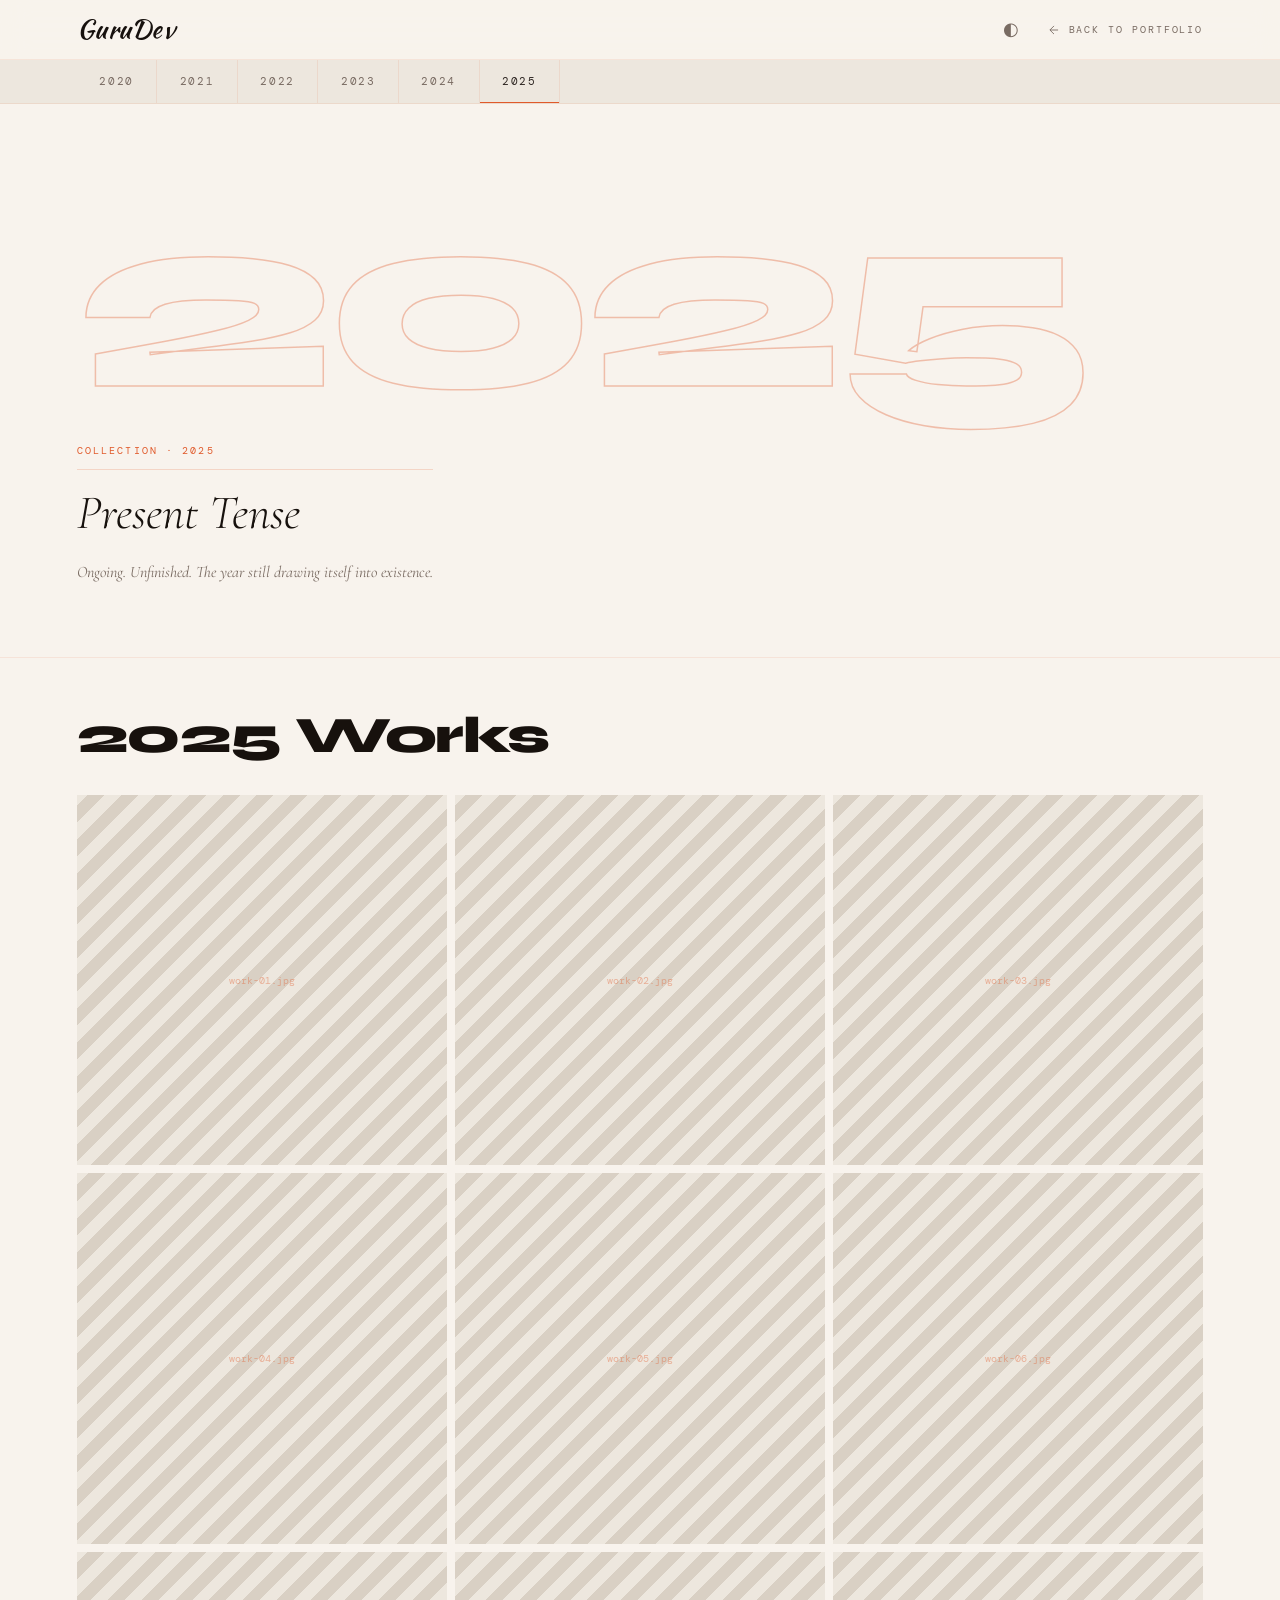
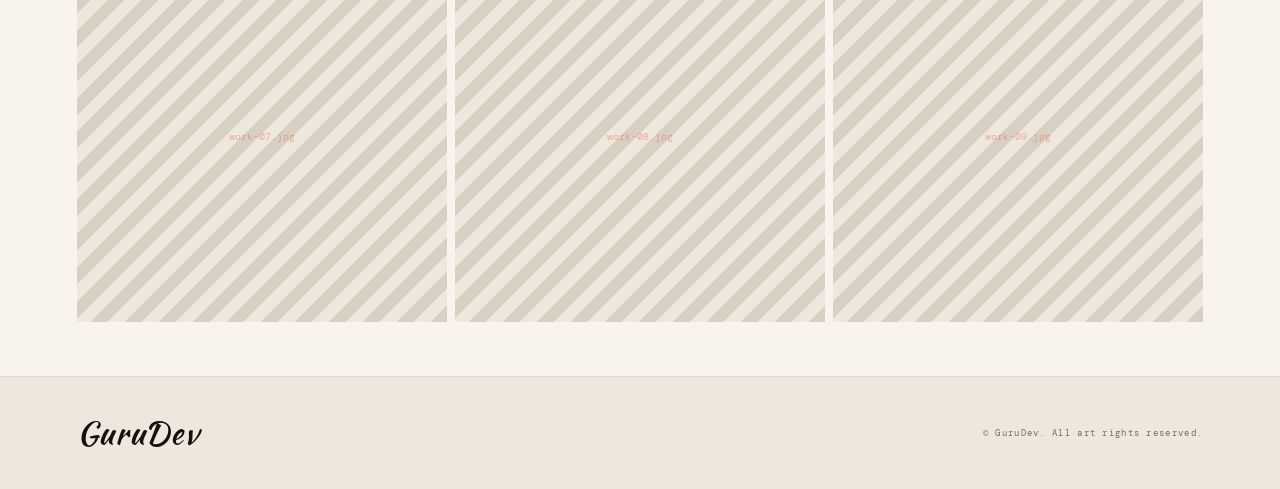
==== Libs/collections/index.html @ 667d45bb "Update" ====
<!DOCTYPE html>
<html lang="en">
<head>
  <meta charset="UTF-8" />
  <meta name="viewport" content="width=device-width, initial-scale=1.0" />
  <title id="pageTitle">Collection — GuruDev</title>
  <link rel="preconnect" href="https://fonts.googleapis.com" />
  <link rel="preconnect" href="https://fonts.gstatic.com" crossorigin />
  <link href="https://fonts.googleapis.com/css2?family=Cormorant+Garamond:ital,wght@0,300;0,400;0,600;0,700;1,300;1,400;1,600&family=Syne:wght@400;700;800&family=DM+Mono:ital,wght@0,300;0,400;1,300&family=Kaushan+Script&display=swap" rel="stylesheet" />
  <style>
    *, *::before, *::after { box-sizing: border-box; margin: 0; padding: 0; }
    html { font-size: 16px; scroll-behavior: smooth; }
    body { overflow-x: hidden; background: #f8f3ed; color: #2e2622; font-family: 'Cormorant Garamond', Georgia, serif; }
    img  { display: block; max-width: 100%; }
    a    { text-decoration: none; color: inherit; }

    :root {
      --signal: #e05a2b;
      --bone:   #2e2622;
      --fog:    #796b62;
      --ash:    #b8afa4;
      --ink:    #d9d0c4;
      --deep:   #ede7de;
      --cream:  #17110d;
      --brush:  'Kaushan Script', cursive;
      --sans:   'Syne', sans-serif;
      --mono:   'DM Mono', monospace;
      --serif:  'Cormorant Garamond', Georgia, serif;
      --g:      clamp(24px, 6vw, 100px);
    }

    /* ── NAV ── */
    .c-nav {
      position: sticky; top: 0;
      height: 60px;
      display: flex; align-items: center; justify-content: space-between;
      padding: 0 var(--g);
      background: rgba(248,243,237,0.95);
      border-bottom: 1px solid rgba(224,90,43,0.1);
      backdrop-filter: blur(14px);
      z-index: 100;
    }
    .c-nav-logo {
      font-family: var(--brush);
      font-size: 1.45rem;
      color: var(--cream);
      letter-spacing: 0.02em;
    }
    .c-nav-back {
      font-family: var(--mono);
      font-size: 0.6rem;
      letter-spacing: 0.2em;
      text-transform: uppercase;
      color: var(--fog);
      display: flex; align-items: center; gap: 0.5rem;
      transition: color 0.2s;
    }
    .c-nav-back:hover { color: var(--signal); }
    .c-nav-back svg { width: 14px; }

    /* ── YEAR NAV STRIP ── */
    .c-year-strip {
      display: flex; align-items: center;
      padding: 0 var(--g);
      height: 44px;
      background: var(--deep);
      border-bottom: 1px solid rgba(224,90,43,0.1);
      overflow-x: auto;
      scrollbar-width: none;
      gap: 0;
    }
    .c-year-strip::-webkit-scrollbar { display: none; }
    .c-yr {
      font-family: var(--mono);
      font-size: 0.66rem;
      letter-spacing: 0.16em;
      color: var(--fog);
      padding: 0 1.4rem;
      height: 44px;
      display: flex; align-items: center;
      border-right: 1px solid rgba(224,90,43,0.1);
      transition: color 0.2s, background 0.2s;
      white-space: nowrap;
      cursor: pointer;
      position: relative;
    }
    .c-yr::after {
      content: '';
      position: absolute; bottom: 0; left: 0; right: 0;
      height: 2px; background: var(--signal);
      transform: scaleX(0); transform-origin: left;
      transition: transform 0.25s cubic-bezier(0.22,1,0.36,1);
    }
    .c-yr:hover, .c-yr.active { color: var(--bone); }
    .c-yr.active::after, .c-yr:hover::after { transform: scaleX(1); }

    /* ── HERO ── */
    .c-hero {
      padding: clamp(60px,10vh,120px) var(--g) clamp(40px,6vh,80px);
      display: flex; align-items: flex-end; justify-content: space-between;
      flex-wrap: wrap; gap: 2rem;
      border-bottom: 1px solid rgba(224,90,43,0.1);
    }
    .c-hero-year {
      font-family: var(--sans);
      font-size: clamp(6rem, 20vw, 18rem);
      font-weight: 800;
      line-height: 0.85;
      letter-spacing: -0.04em;
      color: transparent;
      -webkit-text-stroke: 1.5px rgba(224,90,43,0.35);
      user-select: none;
    }
    .c-hero-meta {
      max-width: 360px;
      padding-bottom: 1rem;
    }
    .c-hero-label {
      font-family: var(--mono);
      font-size: 0.6rem;
      letter-spacing: 0.22em;
      text-transform: uppercase;
      color: var(--signal);
      display: block;
      margin-bottom: 1rem;
      padding-bottom: 0.75rem;
      border-bottom: 1px solid rgba(224,90,43,0.2);
    }
    .c-hero-title {
      font-family: var(--serif);
      font-size: clamp(1.8rem, 4vw, 3rem);
      font-weight: 300;
      font-style: italic;
      line-height: 1.15;
      color: var(--cream);
      margin-bottom: 1rem;
    }
    .c-hero-desc {
      font-family: var(--serif);
      font-size: 1rem;
      font-style: italic;
      color: var(--fog);
      line-height: 1.9;
    }

    /* ── COLLECTION GRID ── */
    .c-grid-wrap {
      padding: clamp(40px,6vh,80px) var(--g);
    }
    .c-grid-header {
      display: flex; align-items: baseline; justify-content: space-between;
      margin-bottom: clamp(2rem,4vh,4rem);
      flex-wrap: wrap; gap: 1rem;
    }
    .c-grid-heading {
      font-family: var(--sans);
      font-size: clamp(1.6rem, 4vw, 3.5rem);
      font-weight: 800;
      line-height: 0.92;
      letter-spacing: -0.03em;
      color: var(--cream);
    }
    .c-count {
      font-family: var(--mono);
      font-size: 0.62rem;
      letter-spacing: 0.2em;
      color: var(--fog);
      text-transform: uppercase;
    }

    .c-grid {
      display: grid;
      grid-template-columns: repeat(3, 1fr);
      gap: 8px;
    }
    @media (max-width: 700px) { .c-grid { grid-template-columns: repeat(2, 1fr); } }
    @media (max-width: 440px) { .c-grid { grid-template-columns: 1fr; } }

    .c-card {
      position: relative;
      aspect-ratio: 1;
      overflow: hidden;
      background: var(--ink);
      cursor: pointer;
    }
    .c-card img {
      width: 100%; height: 100%;
      object-fit: cover;
      transition: transform 0.7s cubic-bezier(0.4,0,0.2,1);
      display: block;
    }
    .c-card:hover img { transform: scale(1.06); }

    /* Placeholder hatch when no image */
    .c-card.ph img { display: none; }
    .c-card.ph::before {
      content: '';
      position: absolute; inset: 0;
      background: repeating-linear-gradient(-45deg, #d9d0c4, #d9d0c4 12px, #ede7de 12px, #ede7de 24px);
    }
    .c-card-ph-label {
      position: absolute; inset: 0;
      display: flex; align-items: center; justify-content: center;
      font-family: var(--mono); font-size: 0.6rem;
      color: rgba(224,90,43,0.4); text-align: center; padding: 1rem;
      display: none;
    }
    .c-card.ph .c-card-ph-label { display: flex; }

    .c-card-overlay {
      position: absolute; bottom: 0; left: 0; right: 0;
      padding: 1rem 1.2rem;
      background: linear-gradient(transparent, rgba(20,10,5,0.78));
      opacity: 0;
      transform: translateY(4px);
      transition: opacity 0.3s, transform 0.3s;
    }
    .c-card:hover .c-card-overlay { opacity: 1; transform: none; }
    .c-card-num  { font-family: var(--mono); font-size: 0.58rem; letter-spacing: 0.15em; color: rgba(255,200,170,0.8); display: block; margin-bottom: 0.2rem; }
    .c-card-name { font-family: var(--serif); font-size: 0.9rem; font-style: italic; color: #fff; }

    /* ── FOOTER ── */
    .c-footer {
      border-top: 1px solid rgba(224,90,43,0.12);
      background: var(--deep);
      padding: 2.5rem var(--g);
      display: flex; align-items: center; justify-content: space-between;
      flex-wrap: wrap; gap: 1rem;
    }
    .c-footer-logo { display: block; }
    .c-footer-logo-img { height: 44px; width: auto; display: block; }
    .c-footer-logo-ph {
      height: 44px; width: 130px;
      border: 2px dashed rgba(224,90,43,0.45);
      display: none; align-items: center; justify-content: center;
      font-family: var(--mono); font-size: 0.55rem;
      letter-spacing: 0.12em; text-transform: uppercase;
      color: rgba(224,90,43,0.6);
    }
    .c-footer-logo.logo-fallback .c-footer-logo-img { display: none; }
    .c-footer-logo.logo-fallback .c-footer-logo-ph  { display: flex; }
    .c-footer-copy { font-family: var(--mono); font-size: 0.58rem; letter-spacing: 0.14em; color: var(--fog); text-align: center; }

    /* ── LOGO ── */
    .c-nav-logo { display: flex; align-items: center; }
    .c-nav-logo-img { height: 36px; width: auto; display: block; }
    .c-nav-logo-ph {
      height: 36px; width: 100px;
      border: 2px dashed rgba(224,90,43,0.45);
      display: none; align-items: center; justify-content: center;
      font-family: var(--mono); font-size: 0.55rem;
      letter-spacing: 0.12em; text-transform: uppercase;
      color: rgba(224,90,43,0.6);
    }
    .c-nav-logo.logo-fallback .c-nav-logo-img { display: none; }
    .c-nav-logo.logo-fallback .c-nav-logo-ph  { display: flex; }

    /* ── DARK MODE TOGGLE ── */
    .c-dm-toggle {
      background: none; border: none; cursor: pointer;
      font-size: 1.1rem; color: var(--fog);
      transition: color 0.2s, transform 0.35s;
      padding: 0 0.2rem; line-height: 1;
    }
    .c-dm-toggle:hover { color: var(--signal); transform: rotate(180deg); }

    /* ── DARK MODE ── */
    [data-theme="dark"] {
      --void:  #0d0b09; --deep:  #161210; --ink:   #2a2520;
      --ash:   #5a5248; --fog:   #8a7f76; --bone:  #c8bfb5;
      --cream: #e8dfd5;
    }
    [data-theme="dark"] body { background: var(--void); color: var(--bone); }
    [data-theme="dark"] .c-nav { background: rgba(13,11,9,0.96); border-bottom-color: rgba(224,90,43,0.15); }
    [data-theme="dark"] .c-year-strip { background: var(--deep); }
    [data-theme="dark"] .c-hero { border-bottom-color: rgba(224,90,43,0.12); }
    [data-theme="dark"] .c-grid-wrap { background: var(--void); }
    [data-theme="dark"] .c-footer { background: var(--deep); }
  </style>
</head>
<body>

  <!-- NAV -->
  <header class="c-nav">
    <a href="../index.html" class="c-nav-logo" id="cNavLogo">
      <span style="font-family:'Kaushan Script',cursive;font-size:1.65rem;color:var(--cream);letter-spacing:0.02em;line-height:1;">GuruDev</span>
    </a>
    <div style="display:flex;align-items:center;gap:1.5rem;">
      <button class="c-dm-toggle" id="cDmToggle" aria-label="Toggle dark mode" title="Toggle dark mode">◐</button>
      <a href="../index.html" class="c-nav-back">
        <svg viewBox="0 0 24 24" fill="none" stroke="currentColor" stroke-width="1.5"><path d="M19 12H5M12 5l-7 7 7 7"/></svg>
        Back to Portfolio
      </a>
    </div>
  </header>

  <!-- YEAR STRIP -->
  <div class="c-year-strip" id="yearStrip">
    <!-- Populated by JS -->
  </div>

  <!-- HERO -->
  <section class="c-hero">
    <div class="c-hero-year" id="heroYear">2023</div>
    <div class="c-hero-meta">
      <span class="c-hero-label" id="heroLabel">Collection · 2023</span>
      <h1 class="c-hero-title" id="heroTitle">Works from<br/>this season</h1>
      <!-- ↓ Optionally add a per-year description here via JS data below ↓ -->
      <p class="c-hero-desc" id="heroDesc">
        A selection of drawings, studies, and finished works created throughout the year.
      </p>
    </div>
  </section>

  <!-- COLLECTION GRID -->
  <section class="c-grid-wrap">
    <div class="c-grid-header">
      <h2 class="c-grid-heading" id="gridHeading">All Works</h2>
      <span class="c-count" id="gridCount"></span>
    </div>
    <div class="c-grid" id="collectionGrid">
      <!-- Populated by JS -->
    </div>
  </section>

  <!-- FOOTER -->
  <footer class="c-footer">
    <a href="../index.html" class="c-footer-logo">
      <span style="font-family:'Kaushan Script',cursive;font-size:2rem;color:var(--cream);letter-spacing:0.02em;line-height:1;">GuruDev</span>
    </a>
    <span class="c-footer-copy">© GuruDev. All art rights reserved.</span>
  </footer>

  <script>
    /* ═══════════════════════════════════════════════════════════
       COLLECTION PAGE — configuration

       HOW TO ADD IMAGES FOR A YEAR
       ─────────────────────────────────────────────────────────
       1. Drop your files into:
            images/Libs/projects/collections/YEAR/
          e.g.  images/Libs/projects/collections/2023/work-01.jpg

       2. Find the matching year in YEAR_DATA below and add
          entries to its  works  array:
            { src: '../images/Libs/projects/collections/2023/work-01.jpg',
              title: 'Session 01' }

       3. Add as many works as you like — the grid handles the rest.
          When works[] is empty, placeholder cards are shown instead.

       YEARS — add / remove entries in the YEARS array to control
       which years appear in the strip at the top of the page.
    ═══════════════════════════════════════════════════════════ */

    /* ── Dark mode — reads the same localStorage key as the main page ── */
    const savedTheme = localStorage.getItem('theme');
    if (savedTheme) document.documentElement.setAttribute('data-theme', savedTheme);
    const cDmToggle = document.getElementById('cDmToggle');
    cDmToggle?.addEventListener('click', () => {
      const next = document.documentElement.getAttribute('data-theme') === 'dark' ? 'light' : 'dark';
      document.documentElement.setAttribute('data-theme', next);
      localStorage.setItem('theme', next);
    });

    const YEARS = [2020, 2021, 2022, 2023, 2024, 2025];

    const YEAR_DATA = {
      2020: {
        title:  'Early Explorations',
        desc:   'The beginnings — raw marks, experiments with ink and space.',
        works:  [
          /* { src: '../images/Libs/projects/collections/2020/work-01.jpg', title: 'Untitled I' }, */
        ]
      },
      2021: {
        title:  'Lines & Light',
        desc:   'Geometry meets the void. Form starts to find its own gravity.',
        works:  []
      },
      2022: {
        title:  'Deep Space',
        desc:   'Cosmic geometries, dense ink, strange attractors on paper.',
        works:  []
      },
      2023: {
        title:  'The Ink Sessions',
        desc:   'One drawing every week. The scroll begins. Fifty-two chances.',
        works:  [
          /* { src: '../images/Libs/projects/collections/2023/work-01.jpg', title: 'Session 01' }, */
        ]
      },
      2024: {
        title:  'Pressure & Release',
        desc:   'Tighter control meets deliberate chaos. Each piece a negotiation.',
        works:  []
      },
      2025: {
        title:  'Present Tense',
        desc:   'Ongoing. Unfinished. The year still drawing itself into existence.',
        works:  []
      }
    };

    /* ─── Runtime ─────────────────────────────────────────────── */
    const params   = new URLSearchParams(window.location.search);
    let   activeYr = parseInt(params.get('year')) || YEARS[YEARS.length - 1];
    if (!YEARS.includes(activeYr)) activeYr = YEARS[YEARS.length - 1];

    /* Build year strip */
    const strip = document.getElementById('yearStrip');
    YEARS.forEach(yr => {
      const a = document.createElement('a');
      a.className  = 'c-yr' + (yr === activeYr ? ' active' : '');
      a.textContent = yr;
      a.href = `?year=${yr}`;
      strip.appendChild(a);
    });

    /* Populate hero */
    const data = YEAR_DATA[activeYr] || {};
    document.getElementById('heroYear').textContent  = activeYr;
    document.getElementById('heroLabel').textContent = `Collection · ${activeYr}`;
    document.getElementById('heroTitle').textContent = data.title  || `Works of ${activeYr}`;
    document.getElementById('heroDesc').textContent  = data.desc   || '';
    document.getElementById('gridHeading').textContent = `${activeYr} Works`;
    document.title = `${activeYr} Collection — GuruDev`;

    /* Build grid */
    const grid   = document.getElementById('collectionGrid');
    const works  = data.works || [];

    if (works.length === 0) {
      /* Placeholder cards so the page looks populated */
      for (let i = 1; i <= 9; i++) {
        grid.appendChild(makeCard(
          `../Libs/projects/collections/${activeYr}/work-${String(i).padStart(2,'0')}.jpg`,
          `Work ${String(i).padStart(2,'0')}`,
          i
        ));
      }
    } else {
      works.forEach((w, i) => grid.appendChild(makeCard(w.src, w.title, i + 1)));
    }

    document.getElementById('gridCount').textContent =
      works.length > 0 ? `${works.length} works` : '';

    function makeCard(src, title, num) {
      const div = document.createElement('div');
      div.className = 'c-card';
      div.innerHTML = `
        <img src="${src}" alt="${title}"
             onerror="this.parentElement.classList.add('ph')" />
        <div class="c-card-ph-label">${src.split('/').pop()}</div>
        <div class="c-card-overlay">
          <span class="c-card-num">${String(num).padStart(2,'0')}</span>
          <span class="c-card-name">${title}</span>
        </div>
      `;
      return div;
    }
  </script>
</body>
</html>
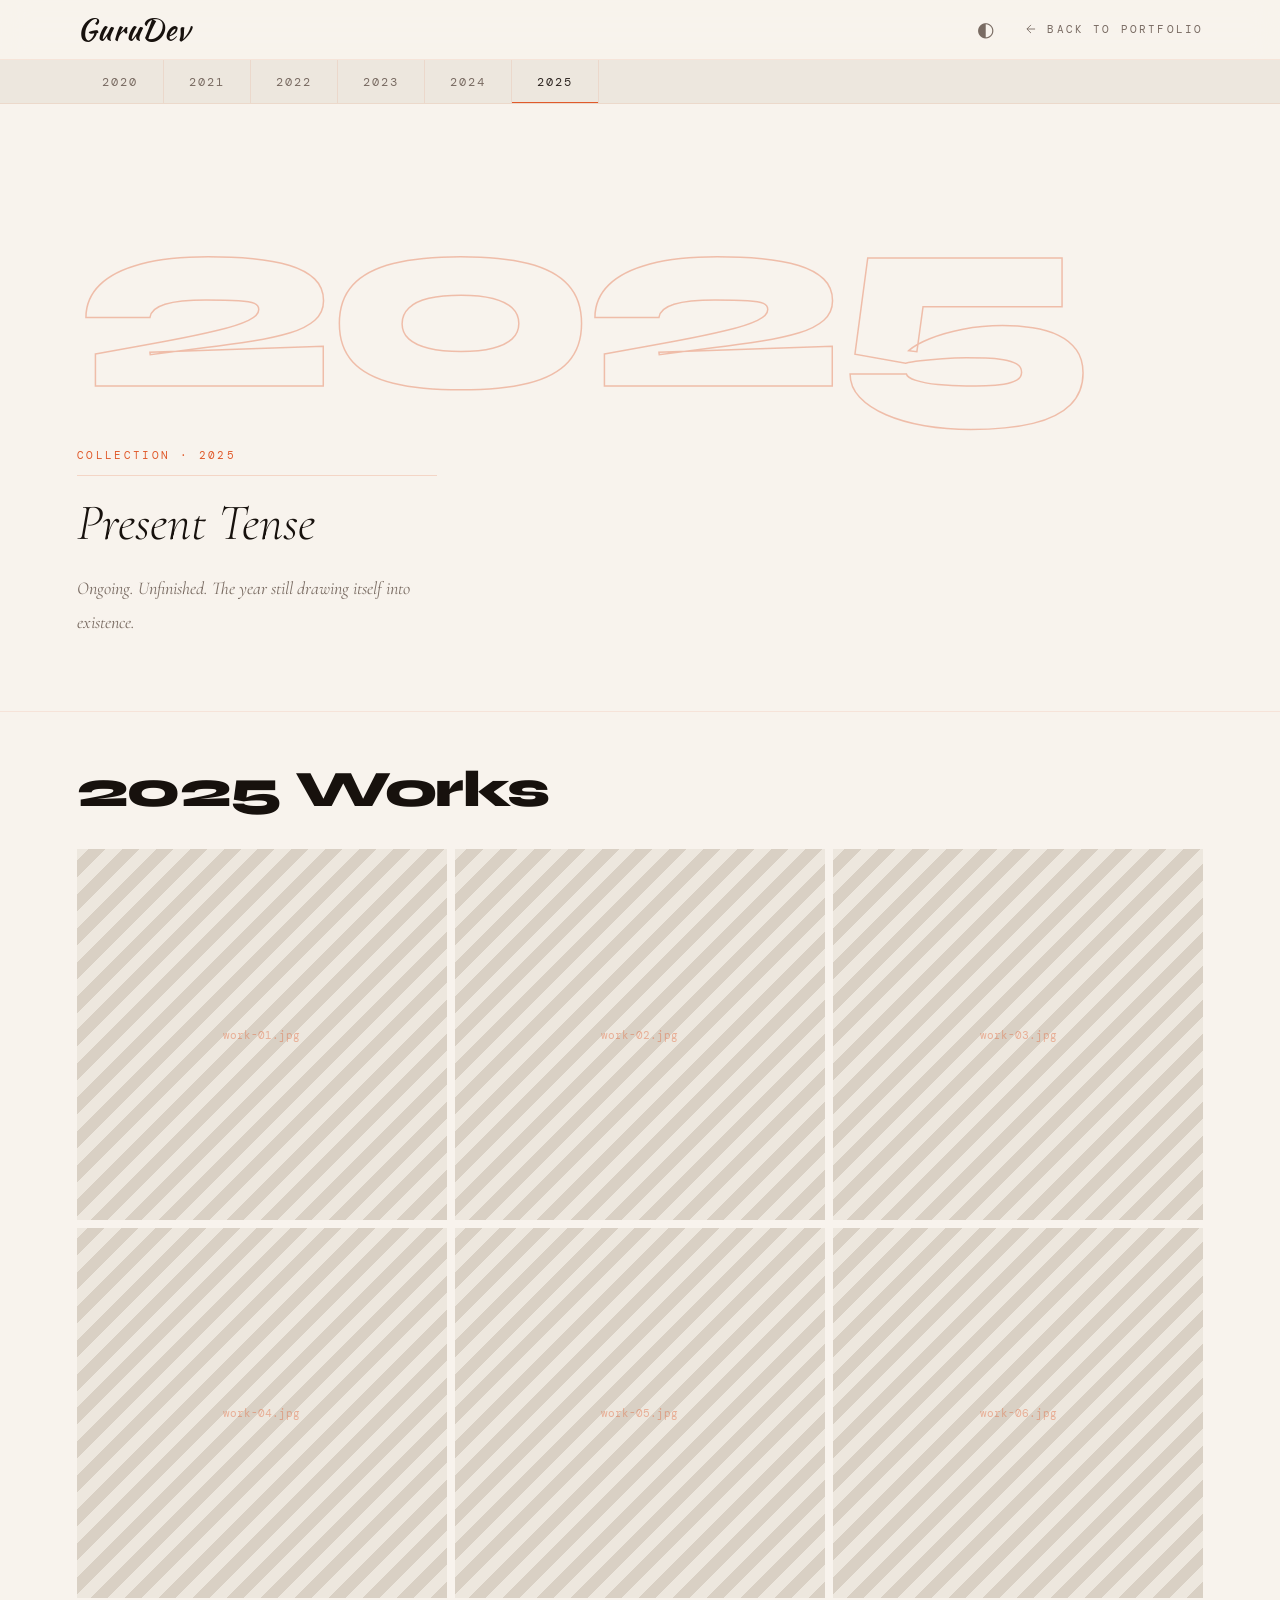
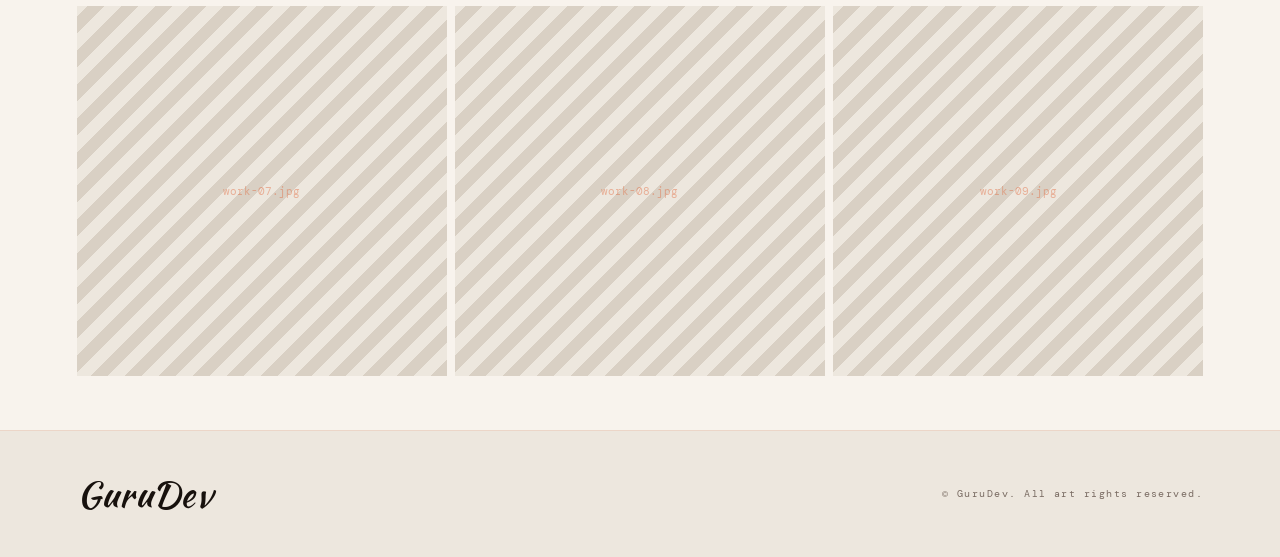
==== commit f465514a: "Update" ====
--- a/Libs/collections/index.html
+++ b/Libs/collections/index.html
@@ -9,7 +9,7 @@
   <link href="https://fonts.googleapis.com/css2?family=Cormorant+Garamond:ital,wght@0,300;0,400;0,600;0,700;1,300;1,400;1,600&family=Syne:wght@400;700;800&family=DM+Mono:ital,wght@0,300;0,400;1,300&family=Kaushan+Script&display=swap" rel="stylesheet" />
   <style>
     *, *::before, *::after { box-sizing: border-box; margin: 0; padding: 0; }
-    html { font-size: 16px; scroll-behavior: smooth; }
+    html { font-size: 18px; scroll-behavior: smooth; }
     body { overflow-x: hidden; background: #f8f3ed; color: #2e2622; font-family: 'Cormorant Garamond', Georgia, serif; }
     img  { display: block; max-width: 100%; }
     a    { text-decoration: none; color: inherit; }
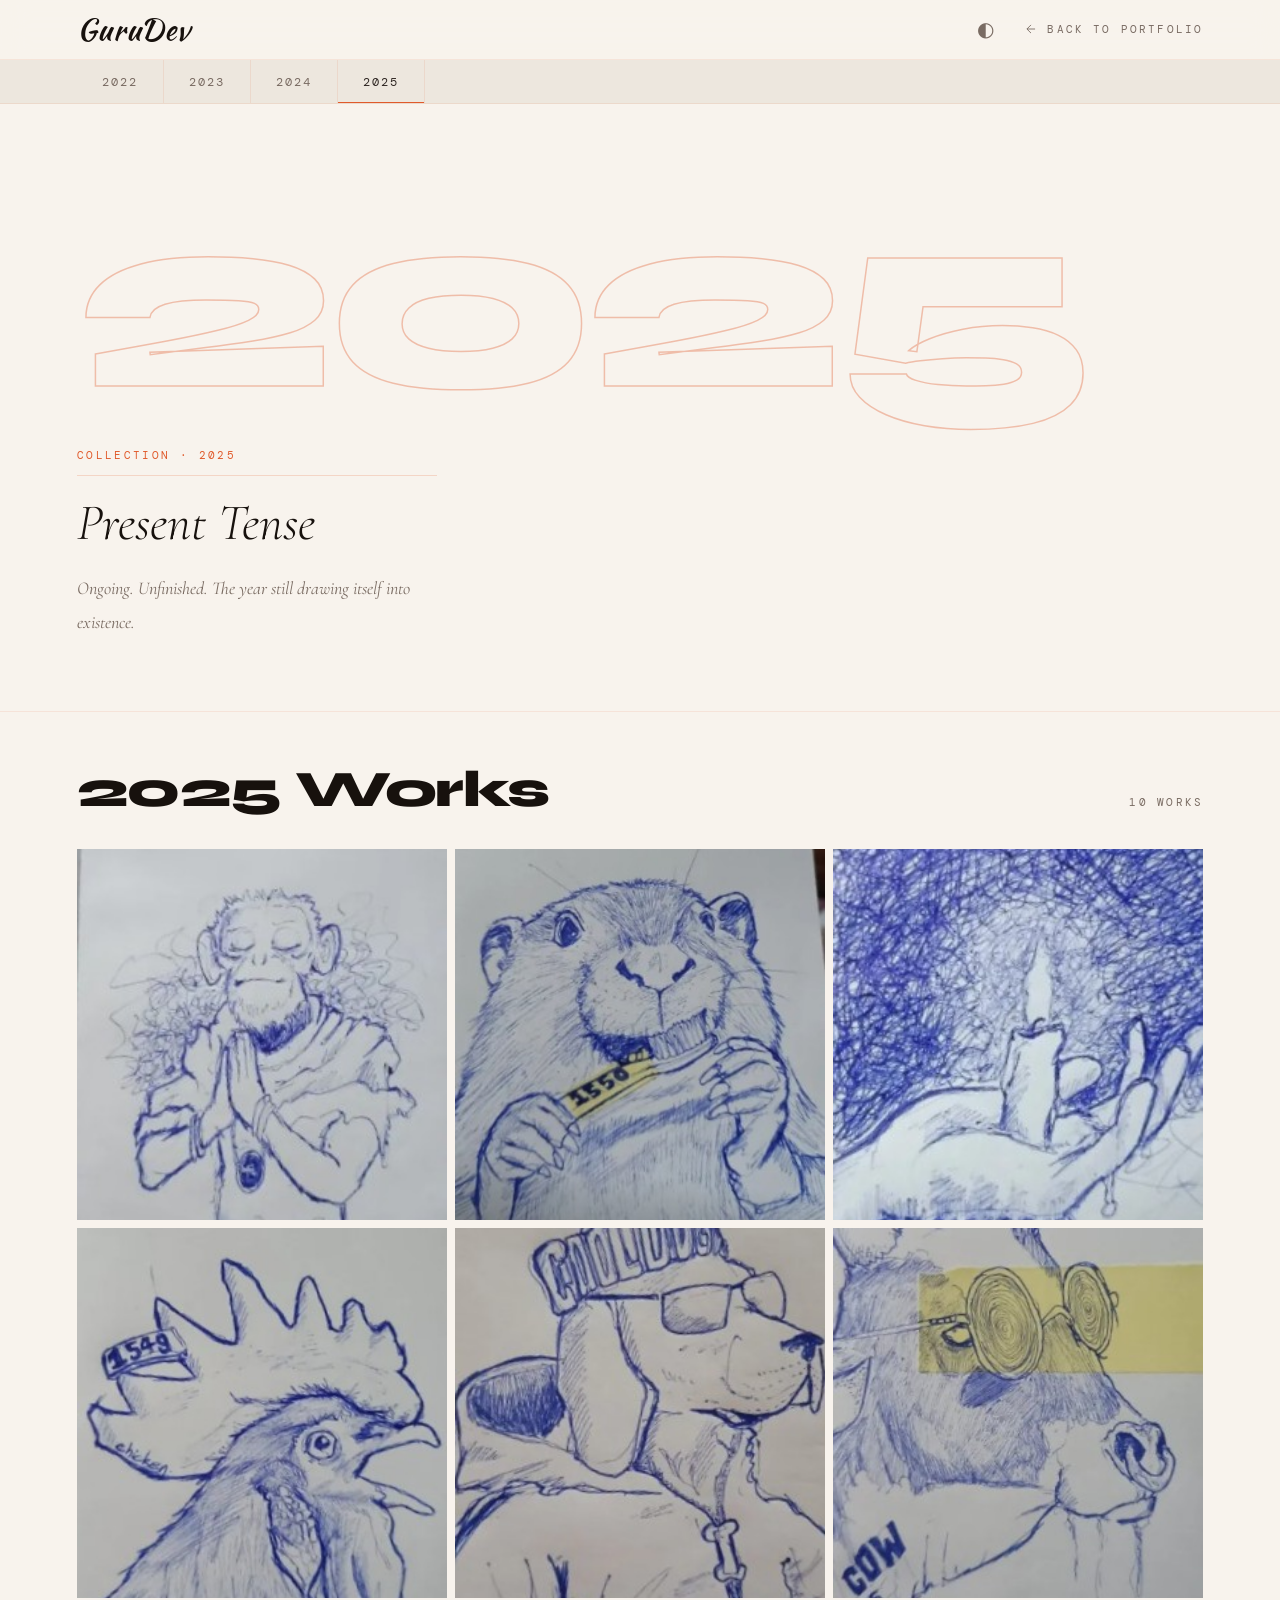
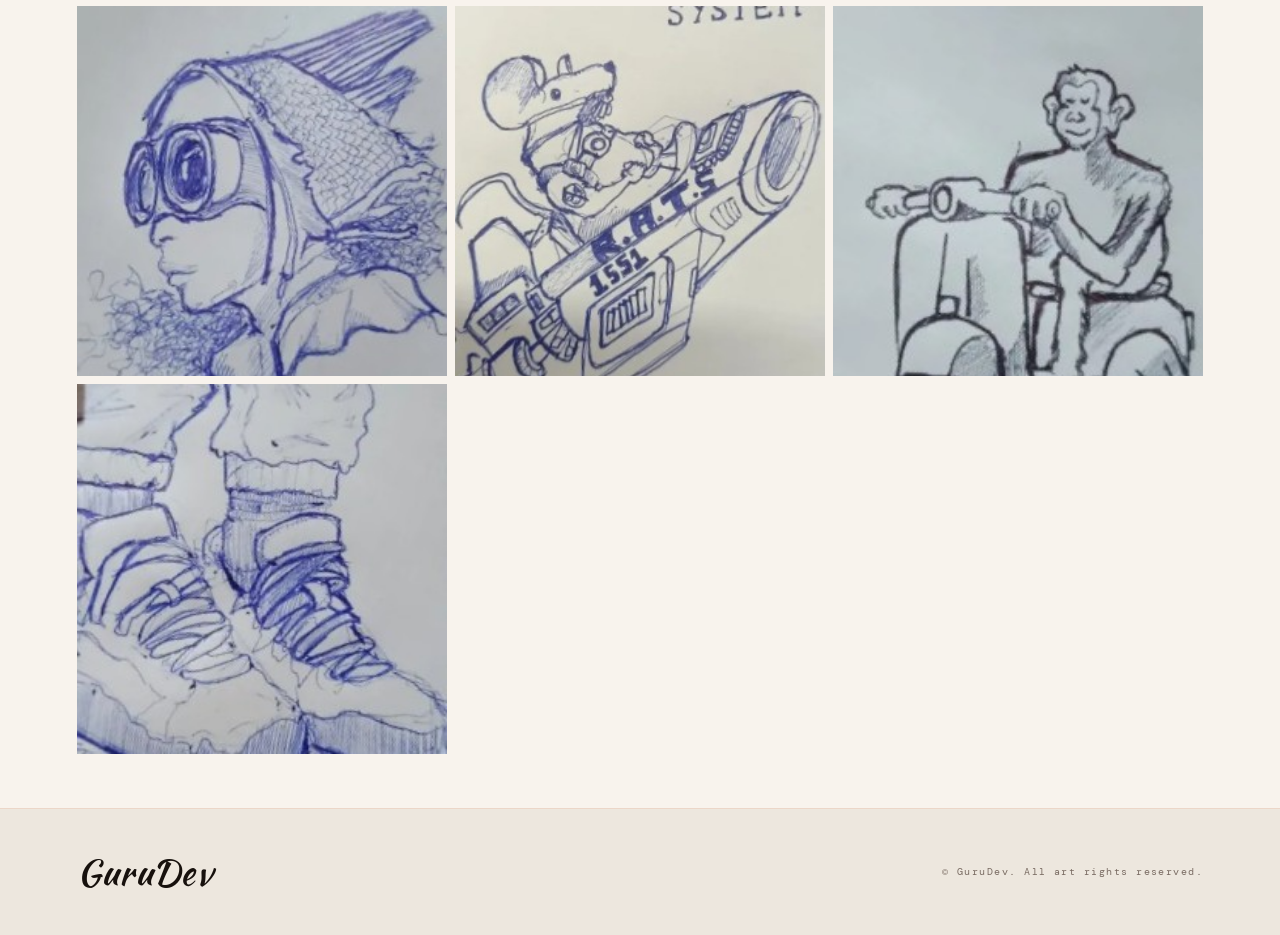
==== commit cb4ba0bc: "Update scroll, collections, and navbar - Replace scroll image with fixed (cropped, no jagged edges) " ====
--- a/Libs/collections/index.html
+++ b/Libs/collections/index.html
@@ -363,42 +363,86 @@
       localStorage.setItem('theme', next);
     });
 
-    const YEARS = [2020, 2021, 2022, 2023, 2024, 2025];
+    const YEARS = [2022, 2023, 2024, 2025];
 
     const YEAR_DATA = {
-      2020: {
-        title:  'Early Explorations',
-        desc:   'The beginnings — raw marks, experiments with ink and space.',
-        works:  [
-          /* { src: '../images/Libs/projects/collections/2020/work-01.jpg', title: 'Untitled I' }, */
-        ]
-      },
-      2021: {
-        title:  'Lines & Light',
-        desc:   'Geometry meets the void. Form starts to find its own gravity.',
-        works:  []
-      },
       2022: {
         title:  'Deep Space',
         desc:   'Cosmic geometries, dense ink, strange attractors on paper.',
-        works:  []
+        works:  [
+          { src: '2022/Butterfly and Rat.jpg', title: 'Butterfly and Rat' },
+          { src: '2022/Cuties.jpg',            title: 'Cuties' },
+          { src: '2022/Dancer.jpg',            title: 'Dancer' },
+          { src: '2022/Deseptive Croc.jpg',    title: 'Deceptive Croc' },
+          { src: '2022/Drown.jpg',             title: 'Drown' },
+          { src: '2022/Elegance.jpg',          title: 'Elegance' },
+          { src: '2022/Justice.jpg',           title: 'Justice' },
+          { src: '2022/Large.jpg',             title: 'Large' },
+          { src: '2022/London.jpg',            title: 'London' },
+          { src: '2022/Monkey-king.jpg',       title: 'Monkey King' },
+          { src: '2022/Pengu Fighter.jpg',     title: 'Pengu Fighter' },
+          { src: '2022/Perspective.jpg',       title: 'Perspective' },
+          { src: '2022/Predators.jpg',         title: 'Predators' },
+          { src: '2022/Sea-Horse.jpg',         title: 'Sea Horse' },
+          { src: '2022/Shedding.jpg',          title: 'Shedding' },
+          { src: '2022/split.jpg',             title: 'Split' },
+          { src: '2022/Tenticals.jpg',         title: 'Tentacles' },
+        ]
       },
       2023: {
         title:  'The Ink Sessions',
         desc:   'One drawing every week. The scroll begins. Fifty-two chances.',
         works:  [
-          /* { src: '../images/Libs/projects/collections/2023/work-01.jpg', title: 'Session 01' }, */
+          { src: '2023/blinded.jpg',   title: 'Blinded' },
+          { src: '2023/Boredom.jpg',   title: 'Boredom' },
+          { src: '2023/Call.jpg',      title: 'Call' },
+          { src: '2023/chained.jpg',   title: 'Chained' },
+          { src: '2023/Elephant.jpg',  title: 'Elephant' },
+          { src: '2023/fall.jpg',      title: 'Fall' },
+          { src: '2023/Fish.jpg',      title: 'Fish' },
+          { src: '2023/Frog.jpg',      title: 'Frog' },
+          { src: '2023/Funny.jpg',     title: 'Funny' },
+          { src: '2023/Inflicting.jpg',title: 'Inflicting' },
+          { src: '2023/Itch.jpg',      title: 'Itch' },
+          { src: '2023/pineapple.jpg', title: 'Pineapple' },
+          { src: '2023/Space-Dog.jpg', title: 'Space Dog' },
+          { src: '2023/Stress.jpg',    title: 'Stress' },
         ]
       },
       2024: {
         title:  'Pressure & Release',
         desc:   'Tighter control meets deliberate chaos. Each piece a negotiation.',
-        works:  []
+        works:  [
+          { src: '2024/Anne.jpg',               title: 'Anne' },
+          { src: '2024/Butt-cheeks.jpg',        title: 'Butt Cheeks' },
+          { src: '2024/experience.jpg',         title: 'Experience' },
+          { src: '2024/Giraffe.jpg',            title: 'Giraffe' },
+          { src: '2024/lion.jpg',               title: 'Lion' },
+          { src: '2024/look-boy.jpg',           title: 'Look Boy' },
+          { src: '2024/Love.jpg',               title: 'Love' },
+          { src: '2024/Ramen.jpg',              title: 'Ramen' },
+          { src: '2024/Relax and smile.jpg',    title: 'Relax and Smile' },
+          { src: '2024/Rest.jpg',               title: 'Rest' },
+          { src: '2024/space-boy.jpg',          title: 'Space Boy' },
+          { src: '2024/The Chase.jpg',          title: 'The Chase' },
+          { src: '2024/To See Different.jpg',   title: 'To See Different' },
+        ]
       },
       2025: {
         title:  'Present Tense',
         desc:   'Ongoing. Unfinished. The year still drawing itself into existence.',
-        works:  []
+        works:  [
+          { src: '2025/breeze.jpg',      title: 'Breeze' },
+          { src: '2025/Brush.jpg',       title: 'Brush' },
+          { src: '2025/candle.jpg',      title: 'Candle' },
+          { src: '2025/chicken.jpg',     title: 'Chicken' },
+          { src: '2025/cool-dog.jpg',    title: 'Cool Dog' },
+          { src: '2025/Cow.jpg',         title: 'Cow' },
+          { src: '2025/fish-person.jpg', title: 'Fish Person' },
+          { src: '2025/RATS.jpg',        title: 'Rats' },
+          { src: '2025/rider.jpg',       title: 'Rider' },
+          { src: '2025/shoes.jpg',       title: 'Shoes' },
+        ]
       }
     };
 
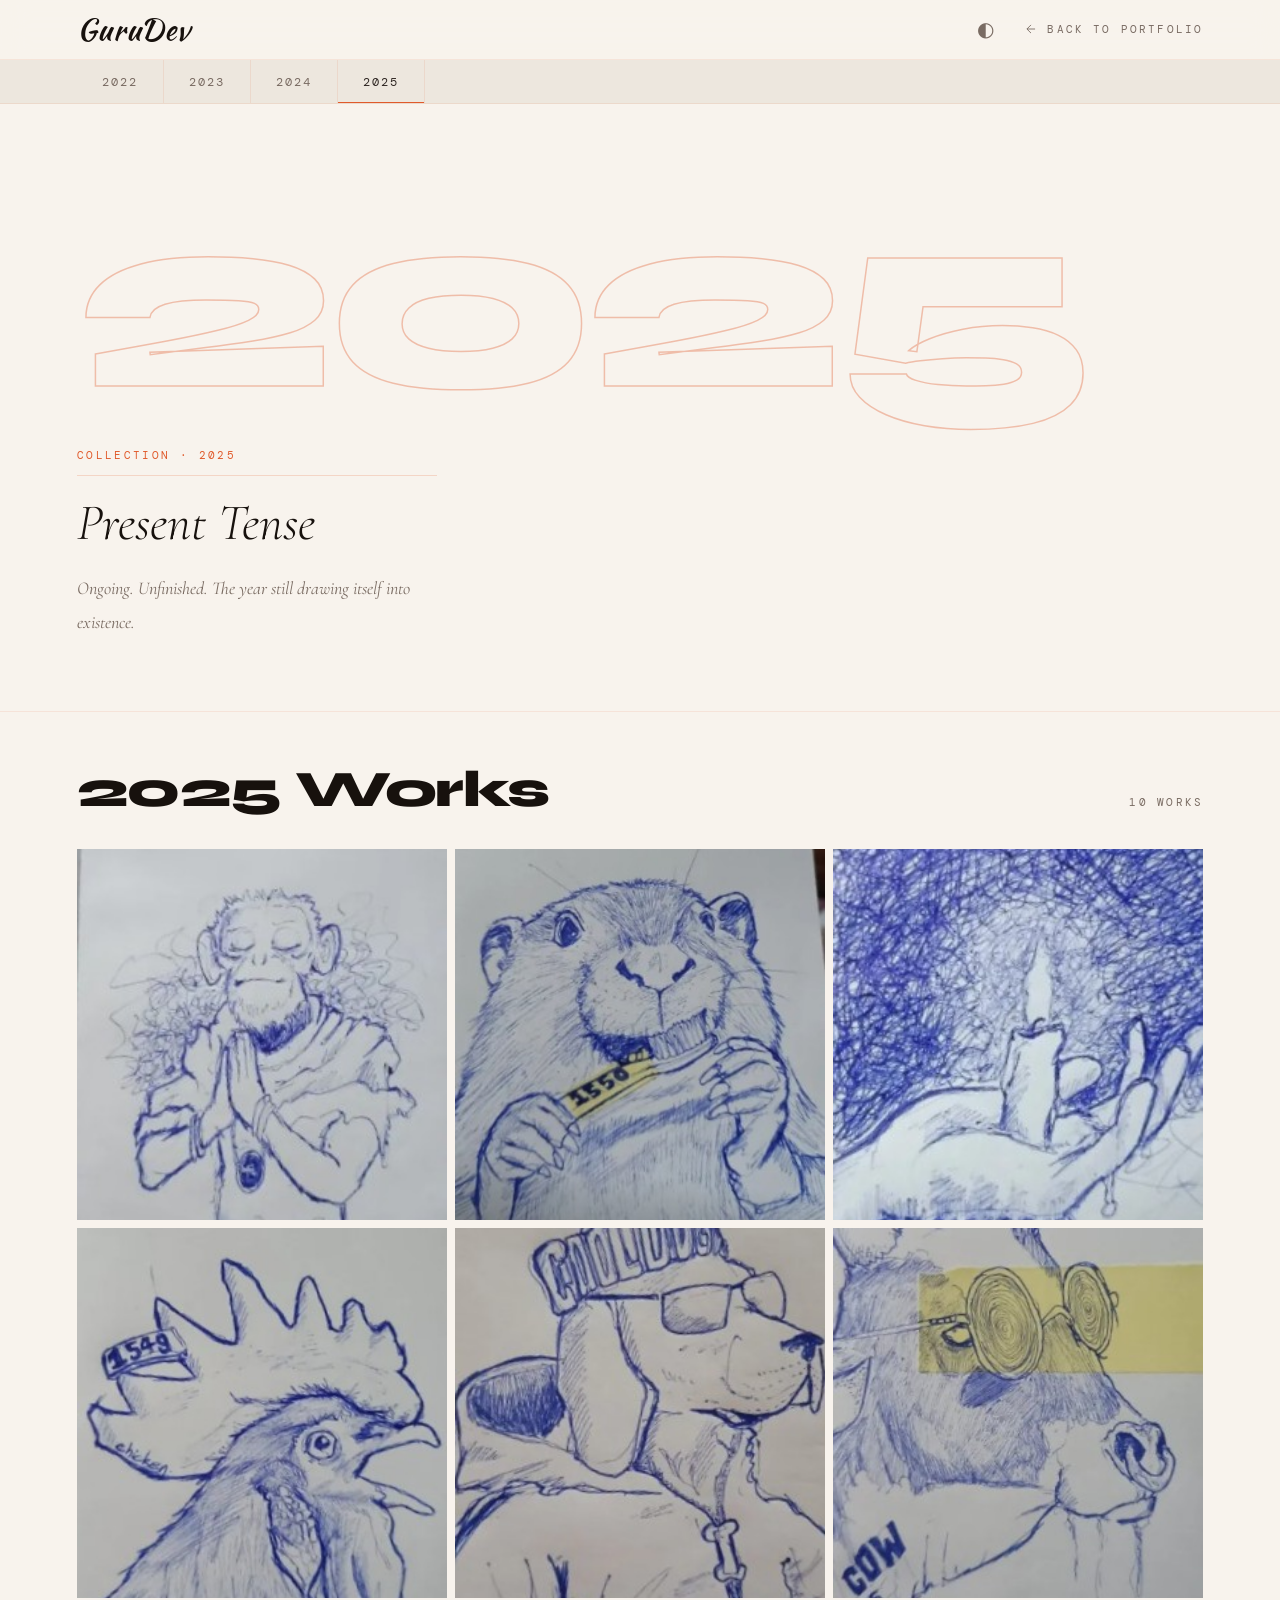
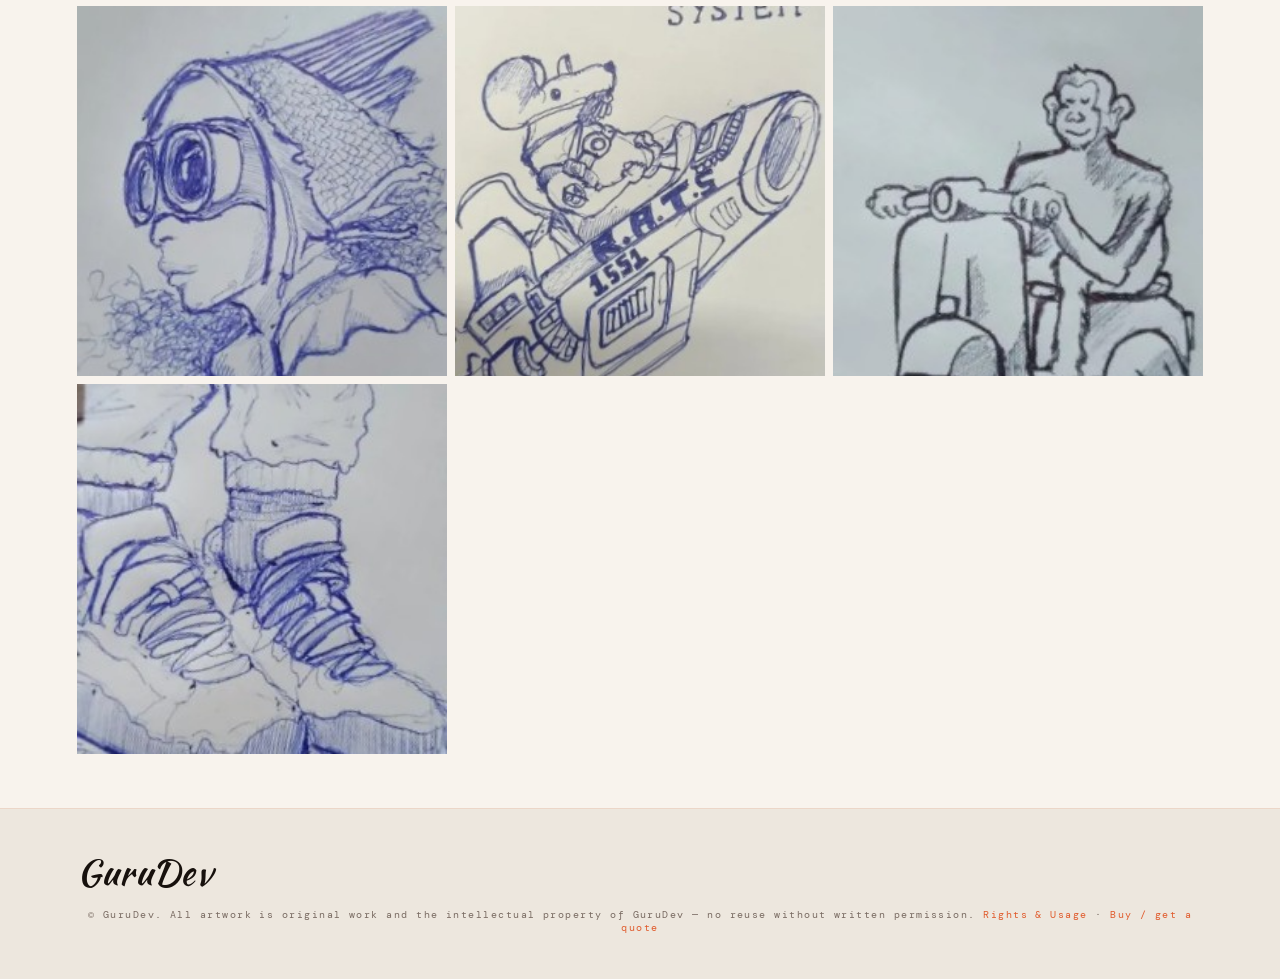
==== commit 4810f1ed: "Add room mockups, quote-only Prints & Originals, and IP disclaimer - New 'In Your Space' section: fo" ====
--- a/Libs/collections/index.html
+++ b/Libs/collections/index.html
@@ -282,12 +282,12 @@
 
   <!-- NAV -->
   <header class="c-nav">
-    <a href="../index.html" class="c-nav-logo" id="cNavLogo">
+    <a href="../../index.html" class="c-nav-logo" id="cNavLogo">
       <span style="font-family:'Kaushan Script',cursive;font-size:1.65rem;color:var(--cream);letter-spacing:0.02em;line-height:1;">GuruDev</span>
     </a>
     <div style="display:flex;align-items:center;gap:1.5rem;">
       <button class="c-dm-toggle" id="cDmToggle" aria-label="Toggle dark mode" title="Toggle dark mode">◐</button>
-      <a href="../index.html" class="c-nav-back">
+      <a href="../../index.html" class="c-nav-back">
         <svg viewBox="0 0 24 24" fill="none" stroke="currentColor" stroke-width="1.5"><path d="M19 12H5M12 5l-7 7 7 7"/></svg>
         Back to Portfolio
       </a>
@@ -325,10 +325,10 @@
 
   <!-- FOOTER -->
   <footer class="c-footer">
-    <a href="../index.html" class="c-footer-logo">
+    <a href="../../index.html" class="c-footer-logo">
       <span style="font-family:'Kaushan Script',cursive;font-size:2rem;color:var(--cream);letter-spacing:0.02em;line-height:1;">GuruDev</span>
     </a>
-    <span class="c-footer-copy">© GuruDev. All art rights reserved.</span>
+    <span class="c-footer-copy">© GuruDev. All artwork is original work and the intellectual property of GuruDev — no reuse without written permission. <a href="../../index.html#rights" style="color:var(--signal)">Rights &amp; Usage</a> · <a href="../../index.html#buy" style="color:var(--signal)">Buy / get a quote</a></span>
   </footer>
 
   <script>
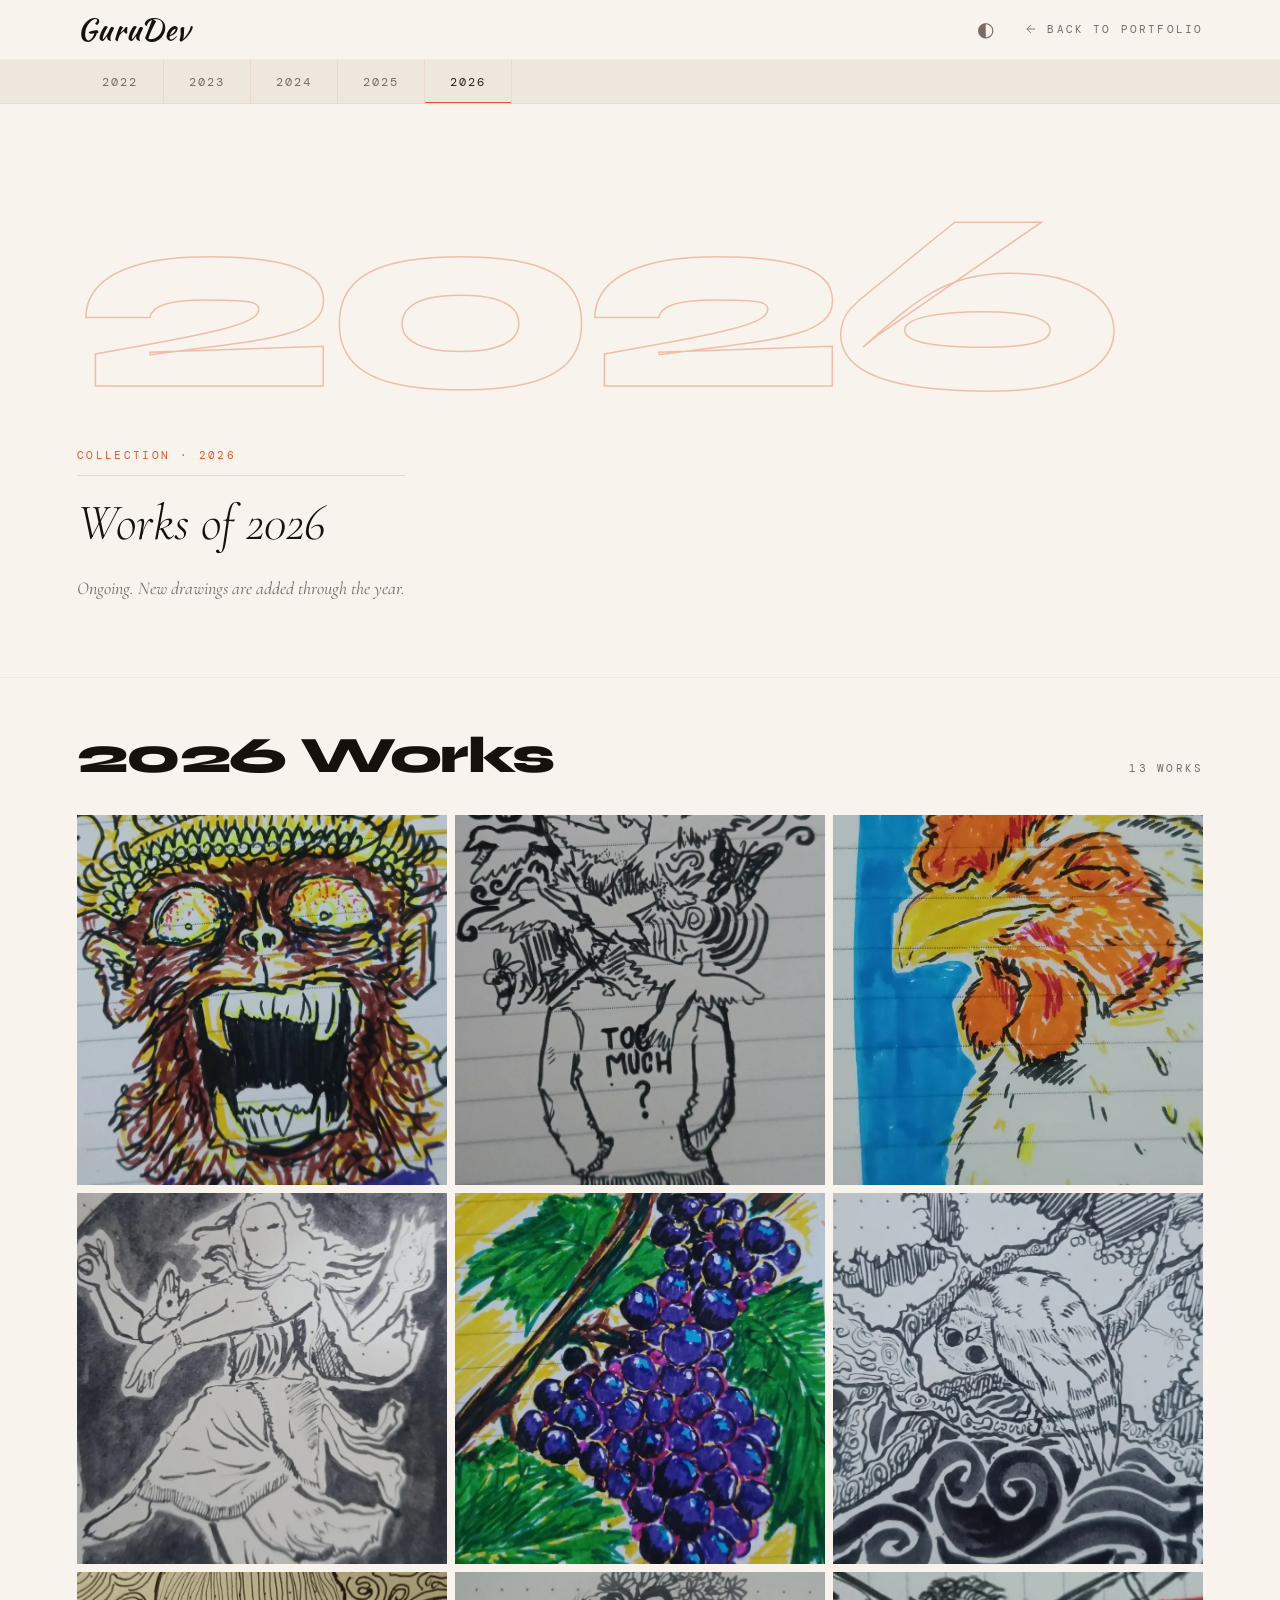
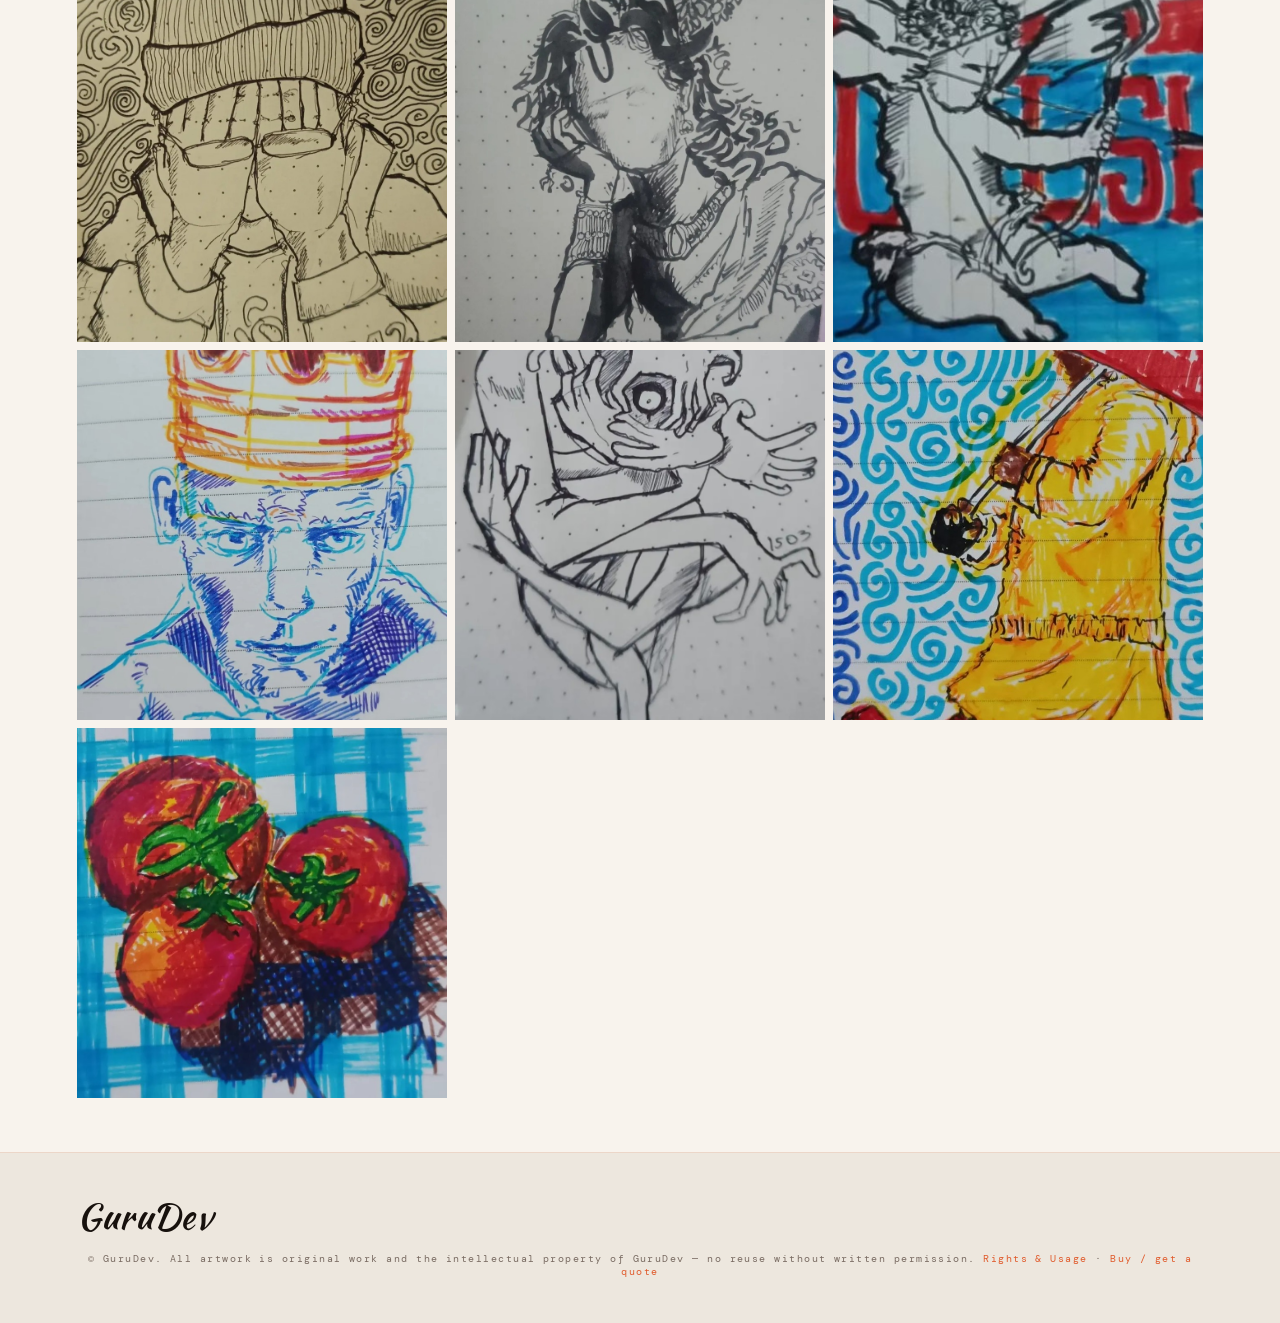
==== commit eda48926: "Add 2026 collection (13 drawings) and 2026 in the year bar Co-Authored-By: Claude Opus 5.5 <noreply@" ====
--- a/Libs/collections/index.html
+++ b/Libs/collections/index.html
@@ -363,7 +363,7 @@
       localStorage.setItem('theme', next);
     });
 
-    const YEARS = [2022, 2023, 2024, 2025];
+    const YEARS = [2022, 2023, 2024, 2025, 2026];
 
     const YEAR_DATA = {
       2022: {
@@ -371,77 +371,96 @@
         desc:   'Cosmic geometries, dense ink, strange attractors on paper.',
         works:  [
           { src: '2022/Butterfly and Rat.jpg', title: 'Butterfly and Rat' },
-          { src: '2022/Cuties.jpg',            title: 'Cuties' },
-          { src: '2022/Dancer.jpg',            title: 'Dancer' },
-          { src: '2022/Deseptive Croc.jpg',    title: 'Deceptive Croc' },
-          { src: '2022/Drown.jpg',             title: 'Drown' },
-          { src: '2022/Elegance.jpg',          title: 'Elegance' },
-          { src: '2022/Justice.jpg',           title: 'Justice' },
-          { src: '2022/Large.jpg',             title: 'Large' },
-          { src: '2022/London.jpg',            title: 'London' },
-          { src: '2022/Monkey-king.jpg',       title: 'Monkey King' },
-          { src: '2022/Pengu Fighter.jpg',     title: 'Pengu Fighter' },
-          { src: '2022/Perspective.jpg',       title: 'Perspective' },
-          { src: '2022/Predators.jpg',         title: 'Predators' },
-          { src: '2022/Sea-Horse.jpg',         title: 'Sea Horse' },
-          { src: '2022/Shedding.jpg',          title: 'Shedding' },
-          { src: '2022/split.jpg',             title: 'Split' },
-          { src: '2022/Tenticals.jpg',         title: 'Tentacles' },
+          { src: '2022/Cuties.jpg', title: 'Cuties' },
+          { src: '2022/Dancer.jpg', title: 'Dancer' },
+          { src: '2022/Deseptive Croc.jpg', title: 'Deceptive Croc' },
+          { src: '2022/Drown.jpg', title: 'Drown' },
+          { src: '2022/Elegance.jpg', title: 'Elegance' },
+          { src: '2022/Justice.jpg', title: 'Justice' },
+          { src: '2022/Large.jpg', title: 'Large' },
+          { src: '2022/London.jpg', title: 'London' },
+          { src: '2022/Monkey-king.jpg', title: 'Monkey King' },
+          { src: '2022/Pengu Fighter.jpg', title: 'Pengu Fighter' },
+          { src: '2022/Perspective.jpg', title: 'Perspective' },
+          { src: '2022/Predators.jpg', title: 'Predators' },
+          { src: '2022/Sea-Horse.jpg', title: 'Sea Horse' },
+          { src: '2022/Shedding.jpg', title: 'Shedding' },
+          { src: '2022/split.jpg', title: 'Split' },
+          { src: '2022/Tenticals.jpg', title: 'Tentacles' },
         ]
       },
       2023: {
         title:  'The Ink Sessions',
         desc:   'One drawing every week. The scroll begins. Fifty-two chances.',
         works:  [
-          { src: '2023/blinded.jpg',   title: 'Blinded' },
-          { src: '2023/Boredom.jpg',   title: 'Boredom' },
-          { src: '2023/Call.jpg',      title: 'Call' },
-          { src: '2023/chained.jpg',   title: 'Chained' },
-          { src: '2023/Elephant.jpg',  title: 'Elephant' },
-          { src: '2023/fall.jpg',      title: 'Fall' },
-          { src: '2023/Fish.jpg',      title: 'Fish' },
-          { src: '2023/Frog.jpg',      title: 'Frog' },
-          { src: '2023/Funny.jpg',     title: 'Funny' },
-          { src: '2023/Inflicting.jpg',title: 'Inflicting' },
-          { src: '2023/Itch.jpg',      title: 'Itch' },
+          { src: '2023/blinded.jpg', title: 'Blinded' },
+          { src: '2023/Boredom.jpg', title: 'Boredom' },
+          { src: '2023/Call.jpg', title: 'Call' },
+          { src: '2023/chained.jpg', title: 'Chained' },
+          { src: '2023/Elephant.jpg', title: 'Elephant' },
+          { src: '2023/fall.jpg', title: 'Fall' },
+          { src: '2023/Fish.jpg', title: 'Fish' },
+          { src: '2023/Frog.jpg', title: 'Frog' },
+          { src: '2023/Funny.jpg', title: 'Funny' },
+          { src: '2023/Inflicting.jpg', title: 'Inflicting' },
+          { src: '2023/Itch.jpg', title: 'Itch' },
           { src: '2023/pineapple.jpg', title: 'Pineapple' },
           { src: '2023/Space-Dog.jpg', title: 'Space Dog' },
-          { src: '2023/Stress.jpg',    title: 'Stress' },
+          { src: '2023/Stress.jpg', title: 'Stress' },
         ]
       },
       2024: {
         title:  'Pressure & Release',
         desc:   'Tighter control meets deliberate chaos. Each piece a negotiation.',
         works:  [
-          { src: '2024/Anne.jpg',               title: 'Anne' },
-          { src: '2024/Butt-cheeks.jpg',        title: 'Butt Cheeks' },
-          { src: '2024/experience.jpg',         title: 'Experience' },
-          { src: '2024/Giraffe.jpg',            title: 'Giraffe' },
-          { src: '2024/lion.jpg',               title: 'Lion' },
-          { src: '2024/look-boy.jpg',           title: 'Look Boy' },
-          { src: '2024/Love.jpg',               title: 'Love' },
-          { src: '2024/Ramen.jpg',              title: 'Ramen' },
-          { src: '2024/Relax and smile.jpg',    title: 'Relax and Smile' },
-          { src: '2024/Rest.jpg',               title: 'Rest' },
-          { src: '2024/space-boy.jpg',          title: 'Space Boy' },
-          { src: '2024/The Chase.jpg',          title: 'The Chase' },
-          { src: '2024/To See Different.jpg',   title: 'To See Different' },
+          { src: '2024/Anne.jpg', title: 'Anne' },
+          { src: '2024/Butt-cheeks.jpg', title: 'Butt Cheeks' },
+          { src: '2024/experience.jpg', title: 'Experience' },
+          { src: '2024/Giraffe.jpg', title: 'Giraffe' },
+          { src: '2024/lion.jpg', title: 'Lion' },
+          { src: '2024/look-boy.jpg', title: 'Look Boy' },
+          { src: '2024/Love.jpg', title: 'Love' },
+          { src: '2024/Ramen.jpg', title: 'Ramen' },
+          { src: '2024/Relax and smile.jpg', title: 'Relax and Smile' },
+          { src: '2024/Rest.jpg', title: 'Rest' },
+          { src: '2024/space-boy.jpg', title: 'Space Boy' },
+          { src: '2024/The Chase.jpg', title: 'The Chase' },
+          { src: '2024/To See Different.jpg', title: 'To See Different' },
         ]
       },
       2025: {
         title:  'Present Tense',
         desc:   'Ongoing. Unfinished. The year still drawing itself into existence.',
         works:  [
-          { src: '2025/breeze.jpg',      title: 'Breeze' },
-          { src: '2025/Brush.jpg',       title: 'Brush' },
-          { src: '2025/candle.jpg',      title: 'Candle' },
-          { src: '2025/chicken.jpg',     title: 'Chicken' },
-          { src: '2025/cool-dog.jpg',    title: 'Cool Dog' },
-          { src: '2025/Cow.jpg',         title: 'Cow' },
+          { src: '2025/breeze.jpg', title: 'Breeze' },
+          { src: '2025/Brush.jpg', title: 'Brush' },
+          { src: '2025/candle.jpg', title: 'Candle' },
+          { src: '2025/chicken.jpg', title: 'Chicken' },
+          { src: '2025/cool-dog.jpg', title: 'Cool Dog' },
+          { src: '2025/Cow.jpg', title: 'Cow' },
           { src: '2025/fish-person.jpg', title: 'Fish Person' },
-          { src: '2025/RATS.jpg',        title: 'Rats' },
-          { src: '2025/rider.jpg',       title: 'Rider' },
-          { src: '2025/shoes.jpg',       title: 'Shoes' },
+          { src: '2025/RATS.jpg', title: 'Rats' },
+          { src: '2025/rider.jpg', title: 'Rider' },
+          { src: '2025/shoes.jpg', title: 'Shoes' },
+        ]
+      },
+      2026: {
+        title:  'Works of 2026',
+        desc:   'Ongoing. New drawings are added through the year.',
+        works:  [
+          { src: '2026/Anger.jpg', title: 'Anger' },
+          { src: '2026/Chaos.jpg', title: 'Chaos' },
+          { src: '2026/Chicken.jpg', title: 'Chicken' },
+          { src: '2026/Dancer.jpg', title: 'Dancer' },
+          { src: '2026/Grapes.jpg', title: 'Grapes' },
+          { src: '2026/Gubbe.jpg', title: 'Gubbe' },
+          { src: '2026/Hail Mary.jpg', title: 'Hail Mary' },
+          { src: '2026/Krishna.jpg', title: 'Krishna' },
+          { src: '2026/Loveisbullshit.jpg', title: 'Loveisbullshit' },
+          { src: '2026/Machivalin.jpg', title: 'Machivalin' },
+          { src: '2026/Perspective.jpg', title: 'Perspective' },
+          { src: '2026/Rain.jpg', title: 'Rain' },
+          { src: '2026/Tomatos.jpg', title: 'Tomatos' },
         ]
       }
     };
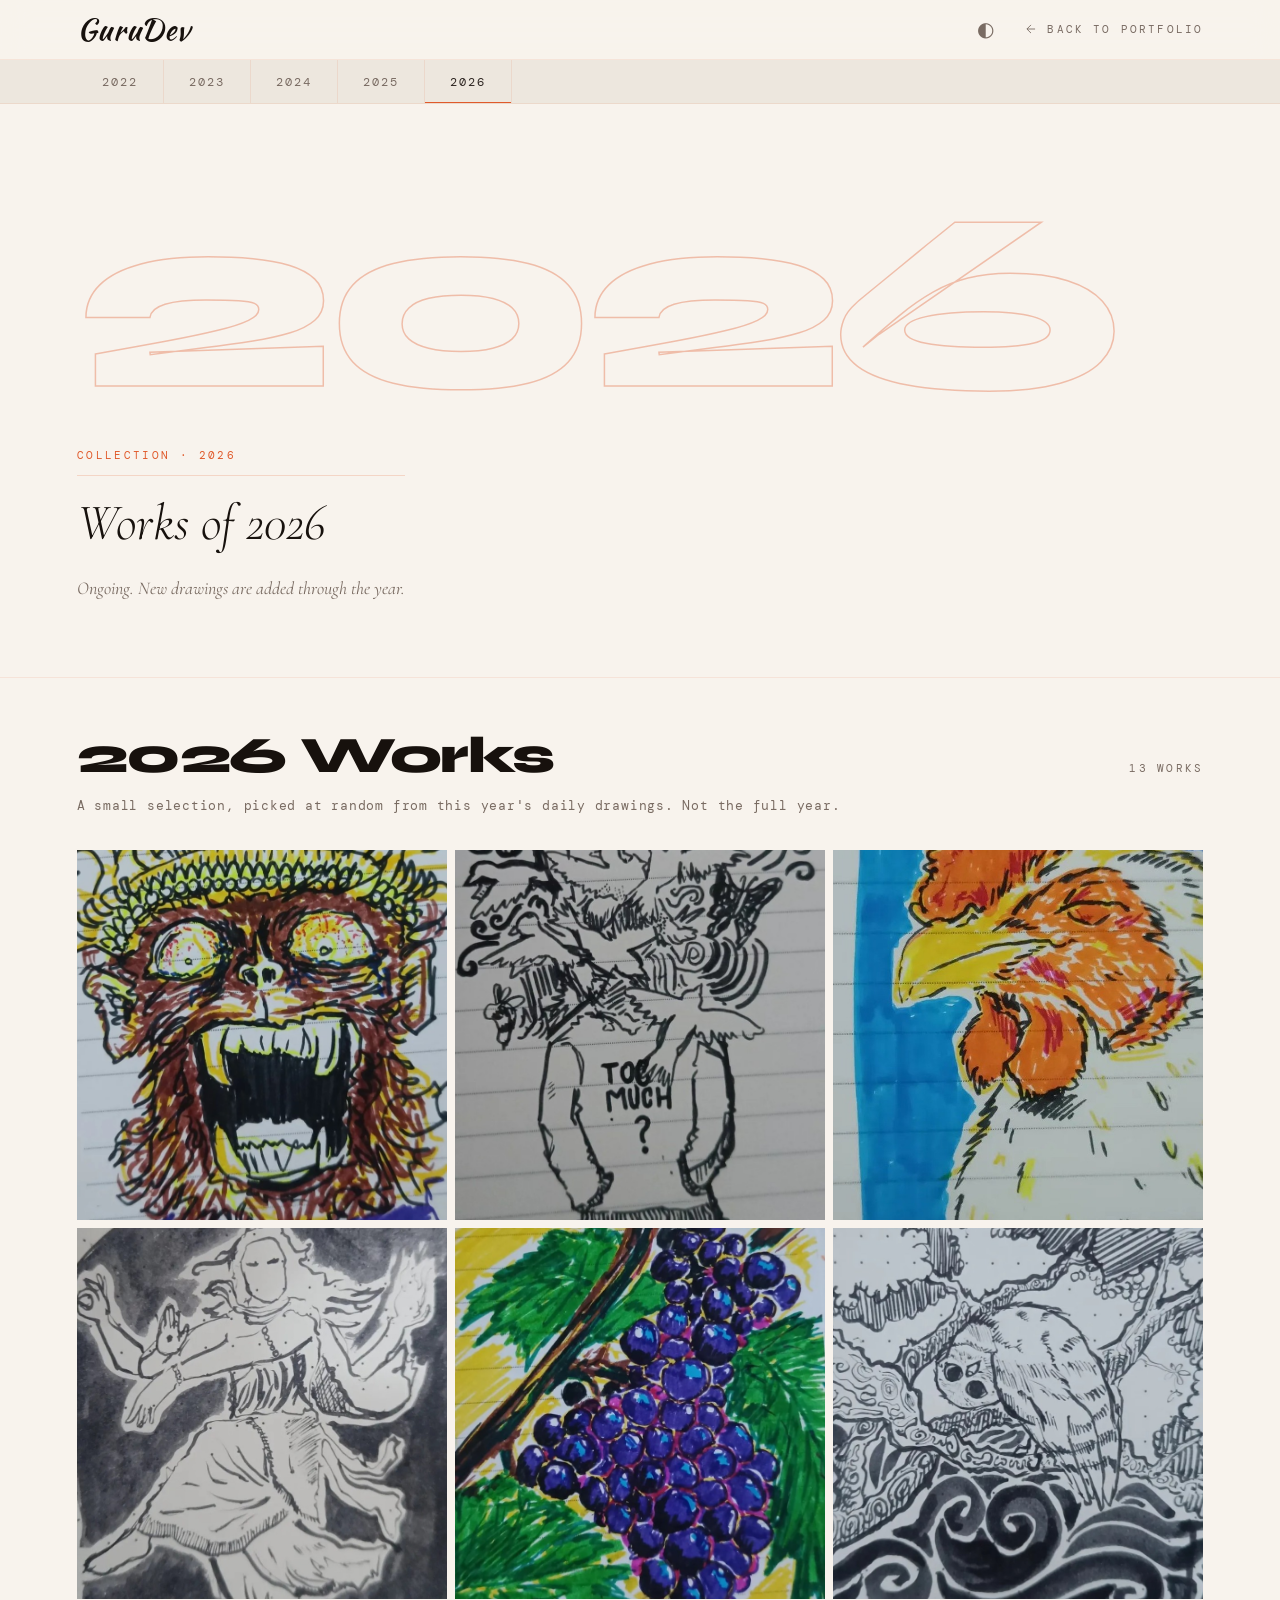
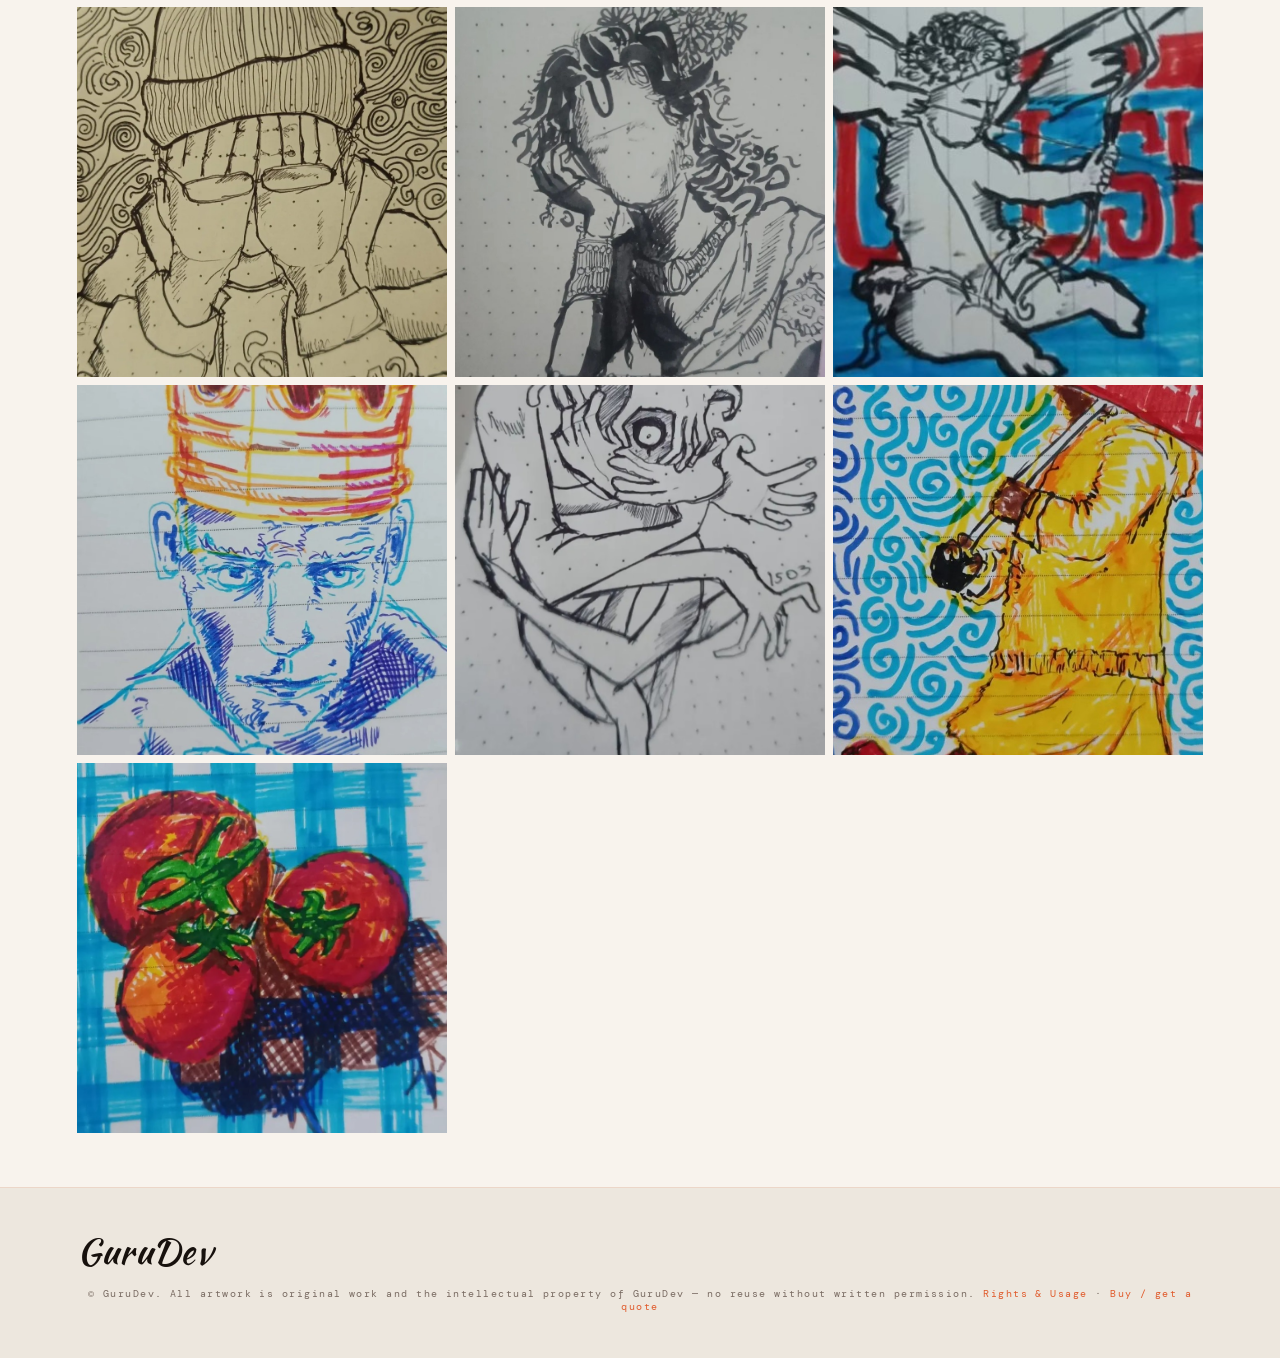
==== commit e11d8cee: "Remove 'Past' label from year bar, open pages in the same tab, note that each year is a random selec" ====
--- a/Libs/collections/index.html
+++ b/Libs/collections/index.html
@@ -160,6 +160,13 @@
       letter-spacing: -0.03em;
       color: var(--cream);
     }
+    .c-note {
+      flex-basis: 100%;
+      font-family: var(--mono);
+      font-size: 0.72rem;
+      letter-spacing: 0.06em;
+      color: var(--fog);
+    }
     .c-count {
       font-family: var(--mono);
       font-size: 0.62rem;
@@ -317,6 +324,7 @@
     <div class="c-grid-header">
       <h2 class="c-grid-heading" id="gridHeading">All Works</h2>
       <span class="c-count" id="gridCount"></span>
+      <p class="c-note">A small selection, picked at random from this year's daily drawings. Not the full year.</p>
     </div>
     <div class="c-grid" id="collectionGrid">
       <!-- Populated by JS -->
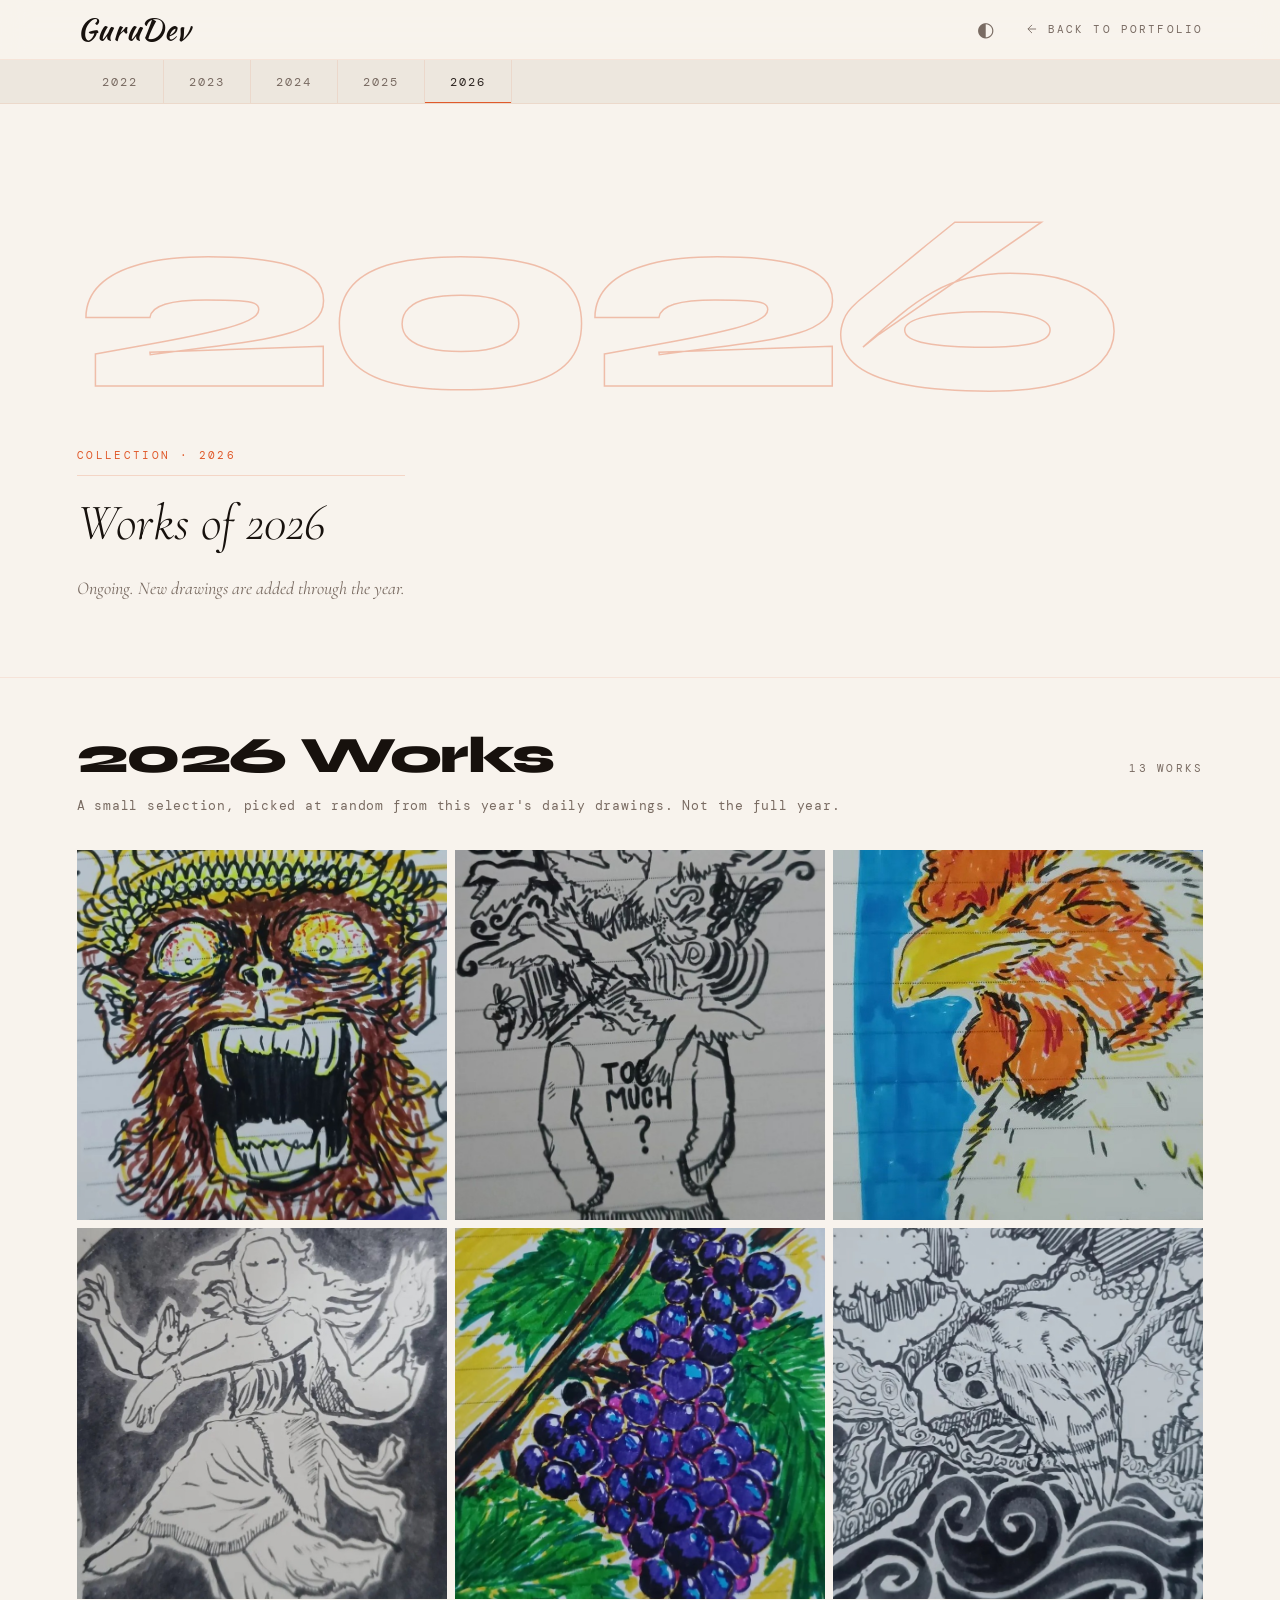
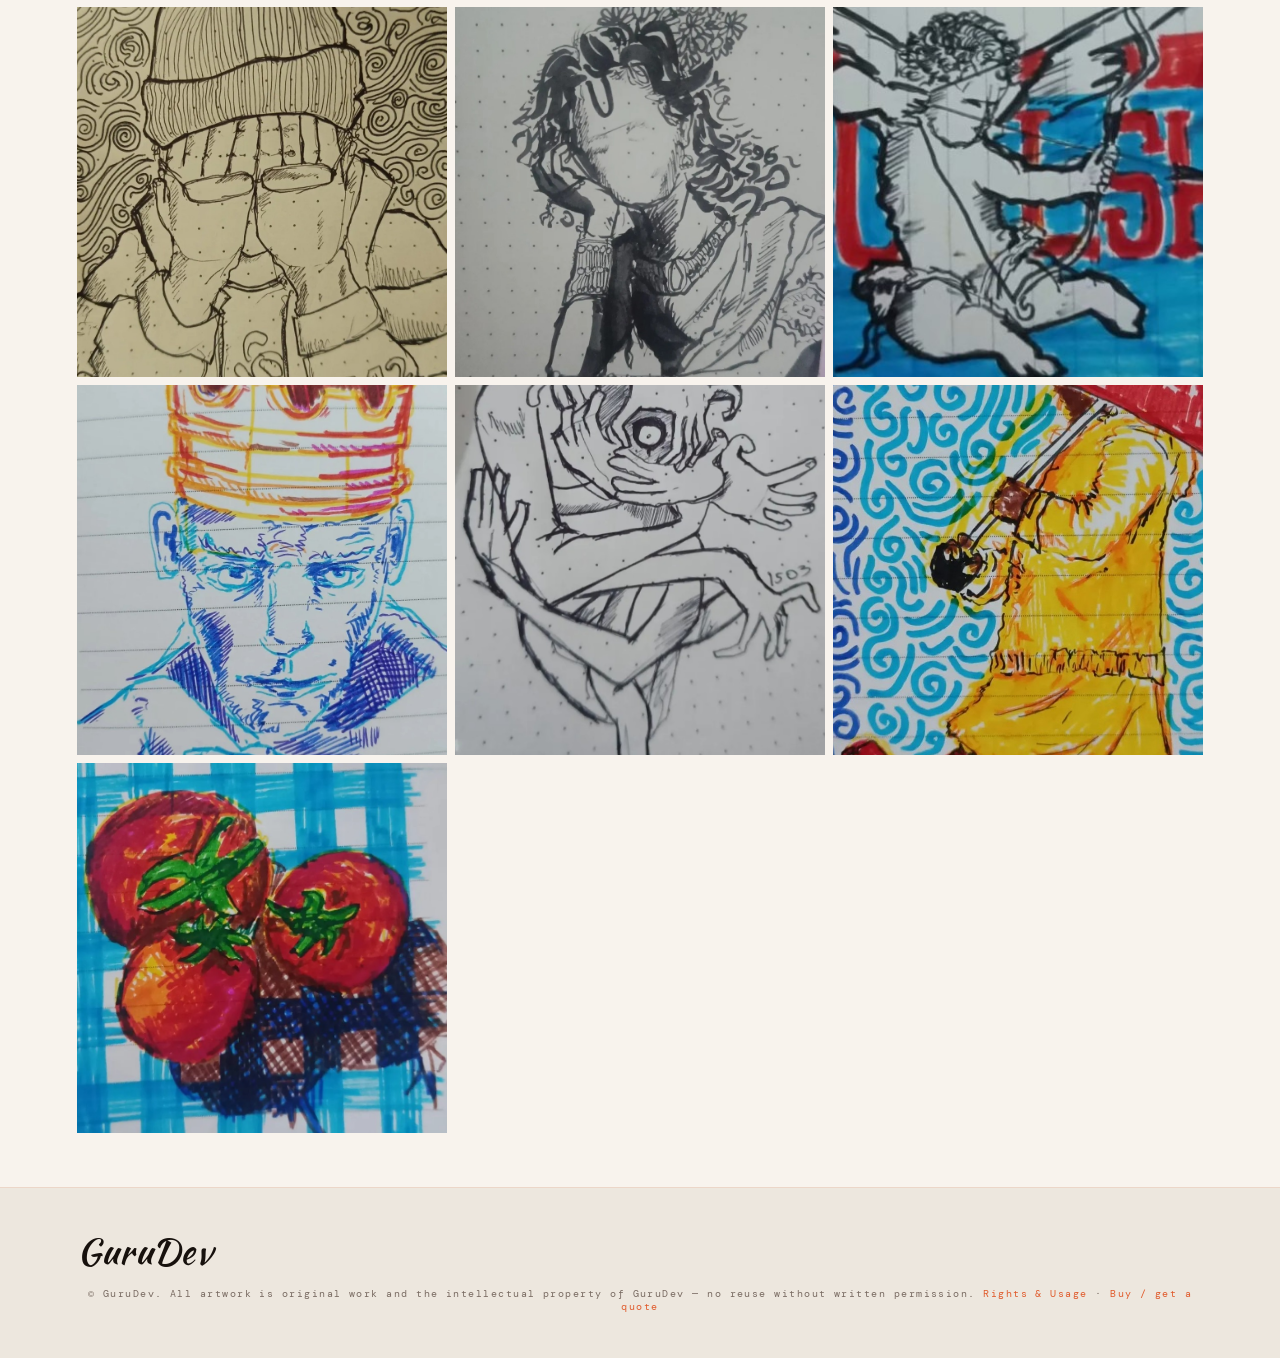
==== commit 95647389: "Fix phone layout of the year pages and stop pages widening on phones - Collections: smaller outline " ====
--- a/Libs/collections/index.html
+++ b/Libs/collections/index.html
@@ -10,7 +10,7 @@
   <style>
     *, *::before, *::after { box-sizing: border-box; margin: 0; padding: 0; }
     html { font-size: 18px; scroll-behavior: smooth; }
-    body { overflow-x: hidden; background: #f8f3ed; color: #2e2622; font-family: 'Cormorant Garamond', Georgia, serif; }
+    body { overflow-x: clip; background: #f8f3ed; color: #2e2622; font-family: 'Cormorant Garamond', Georgia, serif; }
     img  { display: block; max-width: 100%; }
     a    { text-decoration: none; color: inherit; }
 
@@ -103,7 +103,8 @@
     }
     .c-hero-year {
       font-family: var(--sans);
-      font-size: clamp(6rem, 20vw, 18rem);
+      font-size: clamp(3.5rem, 20vw, 18rem);
+      max-width: 100%;
       font-weight: 800;
       line-height: 0.85;
       letter-spacing: -0.04em;
@@ -183,6 +184,23 @@
     @media (max-width: 700px) { .c-grid { grid-template-columns: repeat(2, 1fr); } }
     @media (max-width: 440px) { .c-grid { grid-template-columns: 1fr; } }
 
+    /* ── Phone layout ── */
+    .c-hero { overflow: hidden; }
+    @media (max-width: 640px) {
+      .c-nav { height: 52px; padding: 0 16px; }
+      .c-nav-logo span { font-size: 1.4rem !important; }
+      .c-nav > div { gap: 1rem !important; }
+      .c-nav-back { font-size: 0.55rem; letter-spacing: 0.12em; white-space: nowrap; }
+      .c-back-long { display: none; }
+      .c-year-strip { padding: 0; height: 38px; }
+      .c-yr { flex: 1 1 0; justify-content: center; padding: 0 4px; height: 38px; font-size: 0.6rem; letter-spacing: 0.08em; }
+      .c-yr:last-child { border-right: none; }
+      .c-hero { padding: 40px 16px 32px; gap: 1.2rem; }
+      .c-hero-meta { max-width: 100%; }
+      .c-grid-wrap { padding: 32px 16px; }
+      .c-note { line-height: 1.6; }
+    }
+
     .c-card {
       position: relative;
       aspect-ratio: 1;
@@ -296,7 +314,7 @@
       <button class="c-dm-toggle" id="cDmToggle" aria-label="Toggle dark mode" title="Toggle dark mode">◐</button>
       <a href="../../index.html" class="c-nav-back">
         <svg viewBox="0 0 24 24" fill="none" stroke="currentColor" stroke-width="1.5"><path d="M19 12H5M12 5l-7 7 7 7"/></svg>
-        Back to Portfolio
+        <span class="c-back-long">Back to </span>Portfolio
       </a>
     </div>
   </header>
